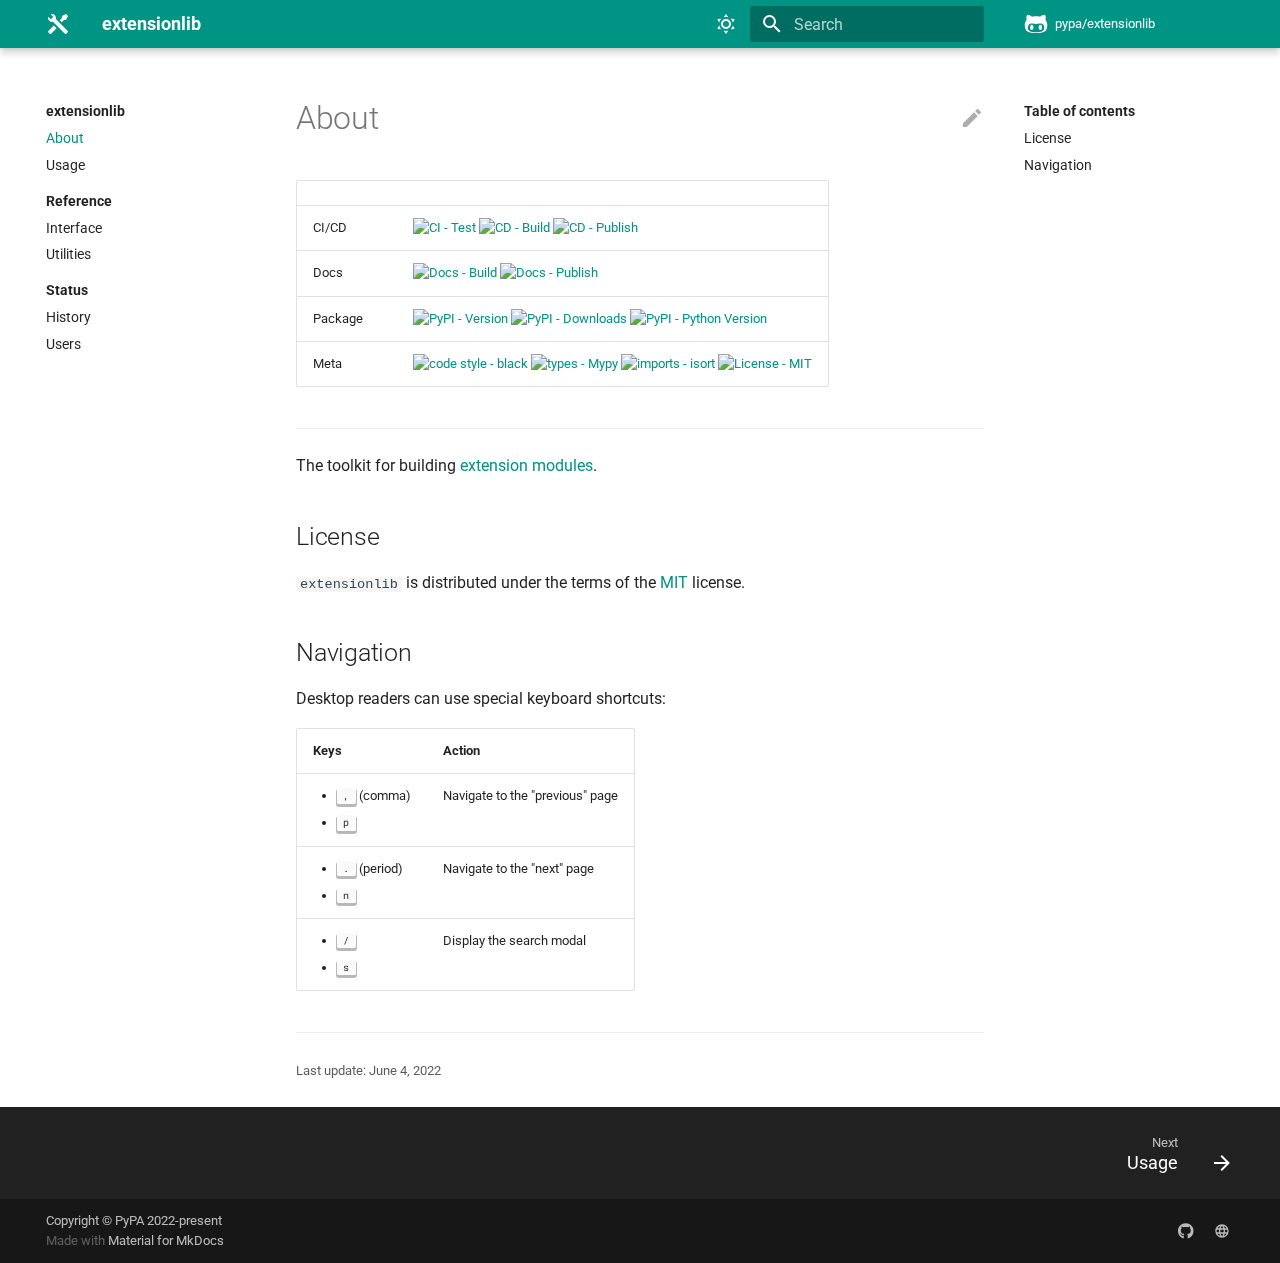
==== index.html @ 80018633 "deploy: 269833995a91deeadbfde73a679b5f17d12bf68e" ====
<!doctype html><html lang=en class=no-js> <head><meta charset=utf-8><meta name=viewport content="width=device-width,initial-scale=1"><meta name=description content="Toolkit for building extension modules"><meta name=author content=PyPA><link href=https://extensionlib.pypa.io/ rel=canonical><link rel=icon href=assets/images/favicon.ico><meta name=generator content="mkdocs-1.3.0, mkdocs-material-8.3.1"><title>extensionlib</title><link rel=stylesheet href=assets/stylesheets/main.c0b802b2.min.css><link rel=stylesheet href=assets/stylesheets/palette.cbb835fc.min.css><link rel=preconnect href=https://fonts.gstatic.com crossorigin><link rel=stylesheet href="https://fonts.googleapis.com/css?family=Roboto:300,300i,400,400i,700,700i%7CRoboto+Mono:400,400i,700,700i&display=fallback"><style>:root{--md-text-font:"Roboto";--md-code-font:"Roboto Mono"}</style><link rel=stylesheet href=assets/_mkdocstrings.css><link rel=stylesheet href=assets/css/custom.css><link rel=stylesheet href=https://cdn.jsdelivr.net/npm/firacode@6.2.0/distr/fira_code.css><script>__md_scope=new URL(".",location),__md_get=(e,_=localStorage,t=__md_scope)=>JSON.parse(_.getItem(t.pathname+"."+e)),__md_set=(e,_,t=localStorage,a=__md_scope)=>{try{t.setItem(a.pathname+"."+e,JSON.stringify(_))}catch(e){}}</script></head> <body dir=ltr data-md-color-scheme=slate data-md-color-primary=teal data-md-color-accent=indigo> <script>var palette=__md_get("__palette");if(palette&&"object"==typeof palette.color)for(var key of Object.keys(palette.color))document.body.setAttribute("data-md-color-"+key,palette.color[key])</script> <input class=md-toggle data-md-toggle=drawer type=checkbox id=__drawer autocomplete=off> <input class=md-toggle data-md-toggle=search type=checkbox id=__search autocomplete=off> <label class=md-overlay for=__drawer></label> <div data-md-component=skip> <a href=#license class=md-skip> Skip to content </a> </div> <div data-md-component=announce> </div> <header class=md-header data-md-component=header> <nav class="md-header__inner md-grid" aria-label=Header> <a href=. title=extensionlib class="md-header__button md-logo" aria-label=extensionlib data-md-component=logo> <svg xmlns=http://www.w3.org/2000/svg viewbox="0 0 24 24"><path d="m21.71 20.29-1.42 1.42a1 1 0 0 1-1.41 0L7 9.85A3.81 3.81 0 0 1 6 10a4 4 0 0 1-3.78-5.3l2.54 2.54.53-.53 1.42-1.42.53-.53L4.7 2.22A4 4 0 0 1 10 6a3.81 3.81 0 0 1-.15 1l11.86 11.88a1 1 0 0 1 0 1.41M2.29 18.88a1 1 0 0 0 0 1.41l1.42 1.42a1 1 0 0 0 1.41 0l5.47-5.46-2.83-2.83M20 2l-4 2v2l-2.17 2.17 2 2L18 8h2l2-4Z"/></svg> </a> <label class="md-header__button md-icon" for=__drawer> <svg xmlns=http://www.w3.org/2000/svg viewbox="0 0 24 24"><path d="M3 6h18v2H3V6m0 5h18v2H3v-2m0 5h18v2H3v-2Z"/></svg> </label> <div class=md-header__title data-md-component=header-title> <div class=md-header__ellipsis> <div class=md-header__topic> <span class=md-ellipsis> extensionlib </span> </div> <div class=md-header__topic data-md-component=header-topic> <span class=md-ellipsis> About </span> </div> </div> </div> <form class=md-header__option data-md-component=palette> <input class=md-option data-md-color-media="(prefers-color-scheme: dark)" data-md-color-scheme=slate data-md-color-primary=teal data-md-color-accent=indigo aria-label="Switch to light mode" type=radio name=__palette id=__palette_1> <label class="md-header__button md-icon" title="Switch to light mode" for=__palette_2 hidden> <svg xmlns=http://www.w3.org/2000/svg viewbox="0 0 24 24"><path d="m17.75 4.09-2.53 1.94.91 3.06-2.63-1.81-2.63 1.81.91-3.06-2.53-1.94L12.44 4l1.06-3 1.06 3 3.19.09m3.5 6.91-1.64 1.25.59 1.98-1.7-1.17-1.7 1.17.59-1.98L15.75 11l2.06-.05L18.5 9l.69 1.95 2.06.05m-2.28 4.95c.83-.08 1.72 1.1 1.19 1.85-.32.45-.66.87-1.08 1.27C15.17 23 8.84 23 4.94 19.07c-3.91-3.9-3.91-10.24 0-14.14.4-.4.82-.76 1.27-1.08.75-.53 1.93.36 1.85 1.19-.27 2.86.69 5.83 2.89 8.02a9.96 9.96 0 0 0 8.02 2.89m-1.64 2.02a12.08 12.08 0 0 1-7.8-3.47c-2.17-2.19-3.33-5-3.49-7.82-2.81 3.14-2.7 7.96.31 10.98 3.02 3.01 7.84 3.12 10.98.31Z"/></svg> </label> <input class=md-option data-md-color-media="(prefers-color-scheme: light)" data-md-color-scheme=default data-md-color-primary=teal data-md-color-accent=indigo aria-label="Switch to dark mode" type=radio name=__palette id=__palette_2> <label class="md-header__button md-icon" title="Switch to dark mode" for=__palette_1 hidden> <svg xmlns=http://www.w3.org/2000/svg viewbox="0 0 24 24"><path d="M12 7a5 5 0 0 1 5 5 5 5 0 0 1-5 5 5 5 0 0 1-5-5 5 5 0 0 1 5-5m0 2a3 3 0 0 0-3 3 3 3 0 0 0 3 3 3 3 0 0 0 3-3 3 3 0 0 0-3-3m0-7 2.39 3.42C13.65 5.15 12.84 5 12 5c-.84 0-1.65.15-2.39.42L12 2M3.34 7l4.16-.35A7.2 7.2 0 0 0 5.94 8.5c-.44.74-.69 1.5-.83 2.29L3.34 7m.02 10 1.76-3.77a7.131 7.131 0 0 0 2.38 4.14L3.36 17M20.65 7l-1.77 3.79a7.023 7.023 0 0 0-2.38-4.15l4.15.36m-.01 10-4.14.36c.59-.51 1.12-1.14 1.54-1.86.42-.73.69-1.5.83-2.29L20.64 17M12 22l-2.41-3.44c.74.27 1.55.44 2.41.44.82 0 1.63-.17 2.37-.44L12 22Z"/></svg> </label> </form> <label class="md-header__button md-icon" for=__search> <svg xmlns=http://www.w3.org/2000/svg viewbox="0 0 24 24"><path d="M9.5 3A6.5 6.5 0 0 1 16 9.5c0 1.61-.59 3.09-1.56 4.23l.27.27h.79l5 5-1.5 1.5-5-5v-.79l-.27-.27A6.516 6.516 0 0 1 9.5 16 6.5 6.5 0 0 1 3 9.5 6.5 6.5 0 0 1 9.5 3m0 2C7 5 5 7 5 9.5S7 14 9.5 14 14 12 14 9.5 12 5 9.5 5Z"/></svg> </label> <div class=md-search data-md-component=search role=dialog> <label class=md-search__overlay for=__search></label> <div class=md-search__inner role=search> <form class=md-search__form name=search> <input type=text class=md-search__input name=query aria-label=Search placeholder=Search autocapitalize=off autocorrect=off autocomplete=off spellcheck=false data-md-component=search-query required> <label class="md-search__icon md-icon" for=__search> <svg xmlns=http://www.w3.org/2000/svg viewbox="0 0 24 24"><path d="M9.5 3A6.5 6.5 0 0 1 16 9.5c0 1.61-.59 3.09-1.56 4.23l.27.27h.79l5 5-1.5 1.5-5-5v-.79l-.27-.27A6.516 6.516 0 0 1 9.5 16 6.5 6.5 0 0 1 3 9.5 6.5 6.5 0 0 1 9.5 3m0 2C7 5 5 7 5 9.5S7 14 9.5 14 14 12 14 9.5 12 5 9.5 5Z"/></svg> <svg xmlns=http://www.w3.org/2000/svg viewbox="0 0 24 24"><path d="M20 11v2H8l5.5 5.5-1.42 1.42L4.16 12l7.92-7.92L13.5 5.5 8 11h12Z"/></svg> </label> <nav class=md-search__options aria-label=Search> <button type=reset class="md-search__icon md-icon" aria-label=Clear tabindex=-1> <svg xmlns=http://www.w3.org/2000/svg viewbox="0 0 24 24"><path d="M19 6.41 17.59 5 12 10.59 6.41 5 5 6.41 10.59 12 5 17.59 6.41 19 12 13.41 17.59 19 19 17.59 13.41 12 19 6.41Z"/></svg> </button> </nav> </form> <div class=md-search__output> <div class=md-search__scrollwrap data-md-scrollfix> <div class=md-search-result data-md-component=search-result> <div class=md-search-result__meta> Initializing search </div> <ol class=md-search-result__list></ol> </div> </div> </div> </div> </div> <div class=md-header__source> <a href=https://github.com/pypa/extensionlib title="Go to repository" class=md-source data-md-component=source> <div class="md-source__icon md-icon"> <svg xmlns=http://www.w3.org/2000/svg viewbox="0 0 480 512"><!-- Font Awesome Free 6.1.1 by @fontawesome - https://fontawesome.com License - https://fontawesome.com/license/free (Icons: CC BY 4.0, Fonts: SIL OFL 1.1, Code: MIT License) Copyright 2022 Fonticons, Inc.--><path d="M186.1 328.7c0 20.9-10.9 55.1-36.7 55.1s-36.7-34.2-36.7-55.1 10.9-55.1 36.7-55.1 36.7 34.2 36.7 55.1zM480 278.2c0 31.9-3.2 65.7-17.5 95-37.9 76.6-142.1 74.8-216.7 74.8-75.8 0-186.2 2.7-225.6-74.8-14.6-29-20.2-63.1-20.2-95 0-41.9 13.9-81.5 41.5-113.6-5.2-15.8-7.7-32.4-7.7-48.8 0-21.5 4.9-32.3 14.6-51.8 45.3 0 74.3 9 108.8 36 29-6.9 58.8-10 88.7-10 27 0 54.2 2.9 80.4 9.2 34-26.7 63-35.2 107.8-35.2 9.8 19.5 14.6 30.3 14.6 51.8 0 16.4-2.6 32.7-7.7 48.2 27.5 32.4 39 72.3 39 114.2zm-64.3 50.5c0-43.9-26.7-82.6-73.5-82.6-18.9 0-37 3.4-56 6-14.9 2.3-29.8 3.2-45.1 3.2-15.2 0-30.1-.9-45.1-3.2-18.7-2.6-37-6-56-6-46.8 0-73.5 38.7-73.5 82.6 0 87.8 80.4 101.3 150.4 101.3h48.2c70.3 0 150.6-13.4 150.6-101.3zm-82.6-55.1c-25.8 0-36.7 34.2-36.7 55.1s10.9 55.1 36.7 55.1 36.7-34.2 36.7-55.1-10.9-55.1-36.7-55.1z"/></svg> </div> <div class=md-source__repository> pypa/extensionlib </div> </a> </div> </nav> </header> <div class=md-container data-md-component=container> <main class=md-main data-md-component=main> <div class="md-main__inner md-grid"> <div class="md-sidebar md-sidebar--primary" data-md-component=sidebar data-md-type=navigation> <div class=md-sidebar__scrollwrap> <div class=md-sidebar__inner> <nav class="md-nav md-nav--primary" aria-label=Navigation data-md-level=0> <label class=md-nav__title for=__drawer> <a href=. title=extensionlib class="md-nav__button md-logo" aria-label=extensionlib data-md-component=logo> <svg xmlns=http://www.w3.org/2000/svg viewbox="0 0 24 24"><path d="m21.71 20.29-1.42 1.42a1 1 0 0 1-1.41 0L7 9.85A3.81 3.81 0 0 1 6 10a4 4 0 0 1-3.78-5.3l2.54 2.54.53-.53 1.42-1.42.53-.53L4.7 2.22A4 4 0 0 1 10 6a3.81 3.81 0 0 1-.15 1l11.86 11.88a1 1 0 0 1 0 1.41M2.29 18.88a1 1 0 0 0 0 1.41l1.42 1.42a1 1 0 0 0 1.41 0l5.47-5.46-2.83-2.83M20 2l-4 2v2l-2.17 2.17 2 2L18 8h2l2-4Z"/></svg> </a> extensionlib </label> <div class=md-nav__source> <a href=https://github.com/pypa/extensionlib title="Go to repository" class=md-source data-md-component=source> <div class="md-source__icon md-icon"> <svg xmlns=http://www.w3.org/2000/svg viewbox="0 0 480 512"><!-- Font Awesome Free 6.1.1 by @fontawesome - https://fontawesome.com License - https://fontawesome.com/license/free (Icons: CC BY 4.0, Fonts: SIL OFL 1.1, Code: MIT License) Copyright 2022 Fonticons, Inc.--><path d="M186.1 328.7c0 20.9-10.9 55.1-36.7 55.1s-36.7-34.2-36.7-55.1 10.9-55.1 36.7-55.1 36.7 34.2 36.7 55.1zM480 278.2c0 31.9-3.2 65.7-17.5 95-37.9 76.6-142.1 74.8-216.7 74.8-75.8 0-186.2 2.7-225.6-74.8-14.6-29-20.2-63.1-20.2-95 0-41.9 13.9-81.5 41.5-113.6-5.2-15.8-7.7-32.4-7.7-48.8 0-21.5 4.9-32.3 14.6-51.8 45.3 0 74.3 9 108.8 36 29-6.9 58.8-10 88.7-10 27 0 54.2 2.9 80.4 9.2 34-26.7 63-35.2 107.8-35.2 9.8 19.5 14.6 30.3 14.6 51.8 0 16.4-2.6 32.7-7.7 48.2 27.5 32.4 39 72.3 39 114.2zm-64.3 50.5c0-43.9-26.7-82.6-73.5-82.6-18.9 0-37 3.4-56 6-14.9 2.3-29.8 3.2-45.1 3.2-15.2 0-30.1-.9-45.1-3.2-18.7-2.6-37-6-56-6-46.8 0-73.5 38.7-73.5 82.6 0 87.8 80.4 101.3 150.4 101.3h48.2c70.3 0 150.6-13.4 150.6-101.3zm-82.6-55.1c-25.8 0-36.7 34.2-36.7 55.1s10.9 55.1 36.7 55.1 36.7-34.2 36.7-55.1-10.9-55.1-36.7-55.1z"/></svg> </div> <div class=md-source__repository> pypa/extensionlib </div> </a> </div> <ul class=md-nav__list data-md-scrollfix> <li class="md-nav__item md-nav__item--active"> <input class="md-nav__toggle md-toggle" data-md-toggle=toc type=checkbox id=__toc> <label class="md-nav__link md-nav__link--active" for=__toc> About <span class="md-nav__icon md-icon"></span> </label> <a href=. class="md-nav__link md-nav__link--active"> About </a> <nav class="md-nav md-nav--secondary" aria-label="Table of contents"> <label class=md-nav__title for=__toc> <span class="md-nav__icon md-icon"></span> Table of contents </label> <ul class=md-nav__list data-md-component=toc data-md-scrollfix> <li class=md-nav__item> <a href=#license class=md-nav__link> License </a> </li> <li class=md-nav__item> <a href=#navigation class=md-nav__link> Navigation </a> </li> </ul> </nav> </li> <li class=md-nav__item> <a href=usage/ class=md-nav__link> Usage </a> </li> <li class="md-nav__item md-nav__item--section md-nav__item--nested"> <input class="md-nav__toggle md-toggle md-toggle--indeterminate" data-md-toggle=__nav_3 type=checkbox id=__nav_3 checked> <label class=md-nav__link for=__nav_3> Reference <span class="md-nav__icon md-icon"></span> </label> <nav class=md-nav aria-label=Reference data-md-level=1> <label class=md-nav__title for=__nav_3> <span class="md-nav__icon md-icon"></span> Reference </label> <ul class=md-nav__list data-md-scrollfix> <li class=md-nav__item> <a href=interface/ class=md-nav__link> Interface </a> </li> <li class=md-nav__item> <a href=utilities/ class=md-nav__link> Utilities </a> </li> </ul> </nav> </li> <li class="md-nav__item md-nav__item--section md-nav__item--nested"> <input class="md-nav__toggle md-toggle md-toggle--indeterminate" data-md-toggle=__nav_4 type=checkbox id=__nav_4 checked> <label class=md-nav__link for=__nav_4> Status <span class="md-nav__icon md-icon"></span> </label> <nav class=md-nav aria-label=Status data-md-level=1> <label class=md-nav__title for=__nav_4> <span class="md-nav__icon md-icon"></span> Status </label> <ul class=md-nav__list data-md-scrollfix> <li class=md-nav__item> <a href=history/ class=md-nav__link> History </a> </li> <li class=md-nav__item> <a href=users/ class=md-nav__link> Users </a> </li> </ul> </nav> </li> </ul> </nav> </div> </div> </div> <div class="md-sidebar md-sidebar--secondary" data-md-component=sidebar data-md-type=toc> <div class=md-sidebar__scrollwrap> <div class=md-sidebar__inner> <nav class="md-nav md-nav--secondary" aria-label="Table of contents"> <label class=md-nav__title for=__toc> <span class="md-nav__icon md-icon"></span> Table of contents </label> <ul class=md-nav__list data-md-component=toc data-md-scrollfix> <li class=md-nav__item> <a href=#license class=md-nav__link> License </a> </li> <li class=md-nav__item> <a href=#navigation class=md-nav__link> Navigation </a> </li> </ul> </nav> </div> </div> </div> <div class=md-content data-md-component=content> <article class="md-content__inner md-typeset"> <a href=https://github.com/pypa/extensionlib/blob/master/docs/index.md title="Edit this page" class="md-content__button md-icon"> <svg xmlns=http://www.w3.org/2000/svg viewbox="0 0 24 24"><path d="M20.71 7.04c.39-.39.39-1.04 0-1.41l-2.34-2.34c-.37-.39-1.02-.39-1.41 0l-1.84 1.83 3.75 3.75M3 17.25V21h3.75L17.81 9.93l-3.75-3.75L3 17.25Z"/></svg> </a> <h1>About</h1> <table> <thead> <tr> <th></th> <th></th> </tr> </thead> <tbody> <tr> <td>CI/CD</td> <td><a href=https://github.com/pypa/extensionlib/actions/workflows/test.yml><img alt="CI - Test" loading=lazy src=https://github.com/pypa/extensionlib/actions/workflows/test.yml/badge.svg></a> <a href=https://github.com/pypa/extensionlib/actions/workflows/build.yml><img alt="CD - Build" loading=lazy src=https://github.com/pypa/extensionlib/actions/workflows/build.yml/badge.svg></a> <a href=https://github.com/pypa/extensionlib/actions/workflows/publish-pypi.yml><img alt="CD - Publish" loading=lazy src=https://github.com/pypa/extensionlib/actions/workflows/publish-pypi.yml/badge.svg></a></td> </tr> <tr> <td>Docs</td> <td><a href=https://github.com/pypa/extensionlib/actions/workflows/docs.yml><img alt="Docs - Build" loading=lazy src=https://github.com/pypa/extensionlib/actions/workflows/docs.yml/badge.svg></a> <a href=https://github.com/pypa/extensionlib/actions/workflows/publish-docs.yml><img alt="Docs - Publish" loading=lazy src=https://github.com/pypa/extensionlib/actions/workflows/publish-docs.yml/badge.svg></a></td> </tr> <tr> <td>Package</td> <td><a href=https://pypi.org/project/extensionlib/ ><img alt="PyPI - Version" loading=lazy src="https://img.shields.io/pypi/v/extensionlib.svg?logo=pypi&label=PyPI&logoColor=gold"></a> <a href=https://pypi.org/project/extensionlib/ ><img alt="PyPI - Downloads" loading=lazy src="https://img.shields.io/pypi/dm/extensionlib.svg?color=blue&label=Downloads&logo=pypi&logoColor=gold"></a> <a href=https://pypi.org/project/extensionlib/ ><img alt="PyPI - Python Version" loading=lazy src="https://img.shields.io/pypi/pyversions/extensionlib.svg?logo=python&label=Python&logoColor=gold"></a></td> </tr> <tr> <td>Meta</td> <td><a href=https://github.com/psf/black><img alt="code style - black" loading=lazy src=https://img.shields.io/badge/code%20style-black-000000.svg></a> <a href=https://github.com/python/mypy><img alt="types - Mypy" loading=lazy src=https://img.shields.io/badge/types-Mypy-blue.svg></a> <a href=https://github.com/pycqa/isort><img alt="imports - isort" loading=lazy src=https://img.shields.io/badge/imports-isort-ef8336.svg></a> <a href=https://spdx.org/licenses/ ><img alt="License - MIT" loading=lazy src=https://img.shields.io/badge/license-MIT-9400d3.svg></a></td> </tr> </tbody> </table> <hr> <p>The toolkit for building <a href=https://docs.python.org/3/extending/extending.html>extension modules</a>.</p> <h2 id=license>License<a class=headerlink href=#license title="Permanent link">&para;</a></h2> <p><code>extensionlib</code> is distributed under the terms of the <a href=https://spdx.org/licenses/MIT.html>MIT</a> license.</p> <h2 id=navigation>Navigation<a class=headerlink href=#navigation title="Permanent link">&para;</a></h2> <p>Desktop readers can use special keyboard shortcuts:</p> <table> <thead> <tr> <th>Keys</th> <th>Action</th> </tr> </thead> <tbody> <tr> <td><ul><li><kbd>,</kbd> (comma)</li><li><kbd>p</kbd></li></ul></td> <td>Navigate to the "previous" page</td> </tr> <tr> <td><ul><li><kbd>.</kbd> (period)</li><li><kbd>n</kbd></li></ul></td> <td>Navigate to the "next" page</td> </tr> <tr> <td><ul><li><kbd>/</kbd></li><li><kbd>s</kbd></li></ul></td> <td>Display the search modal</td> </tr> </tbody> </table> <hr> <div class=md-source-file> <small> Last update: <span class="git-revision-date-localized-plugin git-revision-date-localized-plugin-date">June 4, 2022</span> </small> </div> </article> <script>var tabs=__md_get("__tabs");if(Array.isArray(tabs))e:for(var set of document.querySelectorAll(".tabbed-set")){var tab,labels=set.querySelector(".tabbed-labels");for(tab of tabs)for(var label of labels.getElementsByTagName("label"))if(label.innerText.trim()===tab){var input=document.getElementById(label.htmlFor);input.checked=!0;continue e}}</script> </div> </div> </main> <footer class=md-footer> <nav class="md-footer__inner md-grid" aria-label=Footer> <a href=usage/ class="md-footer__link md-footer__link--next" aria-label="Next: Usage" rel=next> <div class=md-footer__title> <div class=md-ellipsis> <span class=md-footer__direction> Next </span> Usage </div> </div> <div class="md-footer__button md-icon"> <svg xmlns=http://www.w3.org/2000/svg viewbox="0 0 24 24"><path d="M4 11v2h12l-5.5 5.5 1.42 1.42L19.84 12l-7.92-7.92L10.5 5.5 16 11H4Z"/></svg> </div> </a> </nav> <div class="md-footer-meta md-typeset"> <div class="md-footer-meta__inner md-grid"> <div class=md-copyright> <div class=md-copyright__highlight> Copyright &copy; PyPA 2022-present </div> Made with <a href=https://squidfunk.github.io/mkdocs-material/ target=_blank rel=noopener> Material for MkDocs </a> </div> <div class=md-social> <a href=https://github.com/pypa target=_blank rel=noopener title=github.com class=md-social__link> <svg xmlns=http://www.w3.org/2000/svg viewbox="0 0 496 512"><!-- Font Awesome Free 6.1.1 by @fontawesome - https://fontawesome.com License - https://fontawesome.com/license/free (Icons: CC BY 4.0, Fonts: SIL OFL 1.1, Code: MIT License) Copyright 2022 Fonticons, Inc.--><path d="M165.9 397.4c0 2-2.3 3.6-5.2 3.6-3.3.3-5.6-1.3-5.6-3.6 0-2 2.3-3.6 5.2-3.6 3-.3 5.6 1.3 5.6 3.6zm-31.1-4.5c-.7 2 1.3 4.3 4.3 4.9 2.6 1 5.6 0 6.2-2s-1.3-4.3-4.3-5.2c-2.6-.7-5.5.3-6.2 2.3zm44.2-1.7c-2.9.7-4.9 2.6-4.6 4.9.3 2 2.9 3.3 5.9 2.6 2.9-.7 4.9-2.6 4.6-4.6-.3-1.9-3-3.2-5.9-2.9zM244.8 8C106.1 8 0 113.3 0 252c0 110.9 69.8 205.8 169.5 239.2 12.8 2.3 17.3-5.6 17.3-12.1 0-6.2-.3-40.4-.3-61.4 0 0-70 15-84.7-29.8 0 0-11.4-29.1-27.8-36.6 0 0-22.9-15.7 1.6-15.4 0 0 24.9 2 38.6 25.8 21.9 38.6 58.6 27.5 72.9 20.9 2.3-16 8.8-27.1 16-33.7-55.9-6.2-112.3-14.3-112.3-110.5 0-27.5 7.6-41.3 23.6-58.9-2.6-6.5-11.1-33.3 2.6-67.9 20.9-6.5 69 27 69 27 20-5.6 41.5-8.5 62.8-8.5s42.8 2.9 62.8 8.5c0 0 48.1-33.6 69-27 13.7 34.7 5.2 61.4 2.6 67.9 16 17.7 25.8 31.5 25.8 58.9 0 96.5-58.9 104.2-114.8 110.5 9.2 7.9 17 22.9 17 46.4 0 33.7-.3 75.4-.3 83.6 0 6.5 4.6 14.4 17.3 12.1C428.2 457.8 496 362.9 496 252 496 113.3 383.5 8 244.8 8zM97.2 352.9c-1.3 1-1 3.3.7 5.2 1.6 1.6 3.9 2.3 5.2 1 1.3-1 1-3.3-.7-5.2-1.6-1.6-3.9-2.3-5.2-1zm-10.8-8.1c-.7 1.3.3 2.9 2.3 3.9 1.6 1 3.6.7 4.3-.7.7-1.3-.3-2.9-2.3-3.9-2-.6-3.6-.3-4.3.7zm32.4 35.6c-1.6 1.3-1 4.3 1.3 6.2 2.3 2.3 5.2 2.6 6.5 1 1.3-1.3.7-4.3-1.3-6.2-2.2-2.3-5.2-2.6-6.5-1zm-11.4-14.7c-1.6 1-1.6 3.6 0 5.9 1.6 2.3 4.3 3.3 5.6 2.3 1.6-1.3 1.6-3.9 0-6.2-1.4-2.3-4-3.3-5.6-2z"/></svg> </a> <a href=https://packaging.python.org target=_blank rel=noopener title=packaging.python.org class=md-social__link> <svg xmlns=http://www.w3.org/2000/svg viewbox="0 0 24 24"><path d="M16.36 14c.08-.66.14-1.32.14-2 0-.68-.06-1.34-.14-2h3.38c.16.64.26 1.31.26 2s-.1 1.36-.26 2m-5.15 5.56c.6-1.11 1.06-2.31 1.38-3.56h2.95a8.03 8.03 0 0 1-4.33 3.56M14.34 14H9.66c-.1-.66-.16-1.32-.16-2 0-.68.06-1.35.16-2h4.68c.09.65.16 1.32.16 2 0 .68-.07 1.34-.16 2M12 19.96c-.83-1.2-1.5-2.53-1.91-3.96h3.82c-.41 1.43-1.08 2.76-1.91 3.96M8 8H5.08A7.923 7.923 0 0 1 9.4 4.44C8.8 5.55 8.35 6.75 8 8m-2.92 8H8c.35 1.25.8 2.45 1.4 3.56A8.008 8.008 0 0 1 5.08 16m-.82-2C4.1 13.36 4 12.69 4 12s.1-1.36.26-2h3.38c-.08.66-.14 1.32-.14 2 0 .68.06 1.34.14 2M12 4.03c.83 1.2 1.5 2.54 1.91 3.97h-3.82c.41-1.43 1.08-2.77 1.91-3.97M18.92 8h-2.95a15.65 15.65 0 0 0-1.38-3.56c1.84.63 3.37 1.9 4.33 3.56M12 2C6.47 2 2 6.5 2 12a10 10 0 0 0 10 10 10 10 0 0 0 10-10A10 10 0 0 0 12 2Z"/></svg> </a> </div> </div> </div> </footer> </div> <div class=md-dialog data-md-component=dialog> <div class="md-dialog__inner md-typeset"></div> </div> <script id=__config type=application/json>{"base": ".", "features": ["navigation.sections", "navigation.expand", "navigation.instant", "content.tabs.link"], "search": "assets/javascripts/workers/search.b028fd86.min.js", "translations": {"clipboard.copied": "Copied to clipboard", "clipboard.copy": "Copy to clipboard", "search.config.lang": "en", "search.config.pipeline": "trimmer, stopWordFilter", "search.config.separator": "[\\s\\-]+", "search.placeholder": "Search", "search.result.more.one": "1 more on this page", "search.result.more.other": "# more on this page", "search.result.none": "No matching documents", "search.result.one": "1 matching document", "search.result.other": "# matching documents", "search.result.placeholder": "Type to start searching", "search.result.term.missing": "Missing", "select.version.title": "Select version"}}</script> <script src=assets/javascripts/bundle.7f366e99.min.js></script> </body> </html>
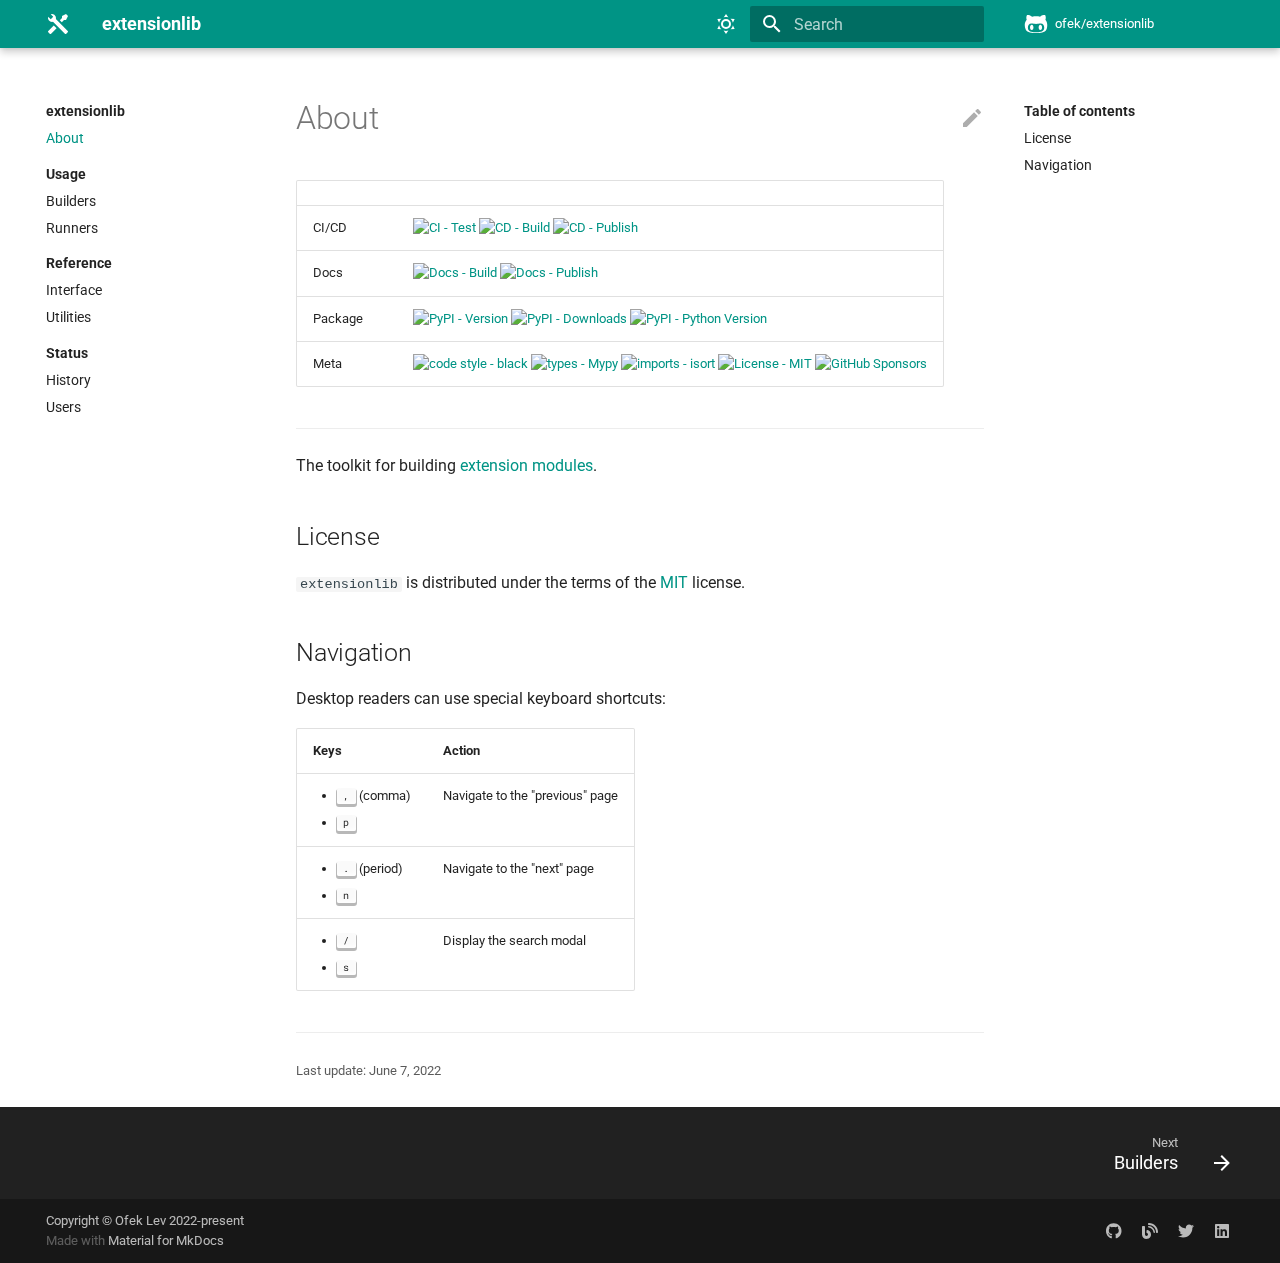
==== commit 53078126: "deploy: 8c5f31238fb9c879390674cc6763e2ca1dd15abb" ====
--- a/index.html
+++ b/index.html
@@ -1 +1 @@
-<!doctype html><html lang=en class=no-js> <head><meta charset=utf-8><meta name=viewport content="width=device-width,initial-scale=1"><meta name=description content="Toolkit for building extension modules"><meta name=author content=PyPA><link href=https://extensionlib.pypa.io/ rel=canonical><link rel=icon href=assets/images/favicon.ico><meta name=generator content="mkdocs-1.3.0, mkdocs-material-8.3.1"><title>extensionlib</title><link rel=stylesheet href=assets/stylesheets/main.c0b802b2.min.css><link rel=stylesheet href=assets/stylesheets/palette.cbb835fc.min.css><link rel=preconnect href=https://fonts.gstatic.com crossorigin><link rel=stylesheet href="https://fonts.googleapis.com/css?family=Roboto:300,300i,400,400i,700,700i%7CRoboto+Mono:400,400i,700,700i&display=fallback"><style>:root{--md-text-font:"Roboto";--md-code-font:"Roboto Mono"}</style><link rel=stylesheet href=assets/_mkdocstrings.css><link rel=stylesheet href=assets/css/custom.css><link rel=stylesheet href=https://cdn.jsdelivr.net/npm/firacode@6.2.0/distr/fira_code.css><script>__md_scope=new URL(".",location),__md_get=(e,_=localStorage,t=__md_scope)=>JSON.parse(_.getItem(t.pathname+"."+e)),__md_set=(e,_,t=localStorage,a=__md_scope)=>{try{t.setItem(a.pathname+"."+e,JSON.stringify(_))}catch(e){}}</script></head> <body dir=ltr data-md-color-scheme=slate data-md-color-primary=teal data-md-color-accent=indigo> <script>var palette=__md_get("__palette");if(palette&&"object"==typeof palette.color)for(var key of Object.keys(palette.color))document.body.setAttribute("data-md-color-"+key,palette.color[key])</script> <input class=md-toggle data-md-toggle=drawer type=checkbox id=__drawer autocomplete=off> <input class=md-toggle data-md-toggle=search type=checkbox id=__search autocomplete=off> <label class=md-overlay for=__drawer></label> <div data-md-component=skip> <a href=#license class=md-skip> Skip to content </a> </div> <div data-md-component=announce> </div> <header class=md-header data-md-component=header> <nav class="md-header__inner md-grid" aria-label=Header> <a href=. title=extensionlib class="md-header__button md-logo" aria-label=extensionlib data-md-component=logo> <svg xmlns=http://www.w3.org/2000/svg viewbox="0 0 24 24"><path d="m21.71 20.29-1.42 1.42a1 1 0 0 1-1.41 0L7 9.85A3.81 3.81 0 0 1 6 10a4 4 0 0 1-3.78-5.3l2.54 2.54.53-.53 1.42-1.42.53-.53L4.7 2.22A4 4 0 0 1 10 6a3.81 3.81 0 0 1-.15 1l11.86 11.88a1 1 0 0 1 0 1.41M2.29 18.88a1 1 0 0 0 0 1.41l1.42 1.42a1 1 0 0 0 1.41 0l5.47-5.46-2.83-2.83M20 2l-4 2v2l-2.17 2.17 2 2L18 8h2l2-4Z"/></svg> </a> <label class="md-header__button md-icon" for=__drawer> <svg xmlns=http://www.w3.org/2000/svg viewbox="0 0 24 24"><path d="M3 6h18v2H3V6m0 5h18v2H3v-2m0 5h18v2H3v-2Z"/></svg> </label> <div class=md-header__title data-md-component=header-title> <div class=md-header__ellipsis> <div class=md-header__topic> <span class=md-ellipsis> extensionlib </span> </div> <div class=md-header__topic data-md-component=header-topic> <span class=md-ellipsis> About </span> </div> </div> </div> <form class=md-header__option data-md-component=palette> <input class=md-option data-md-color-media="(prefers-color-scheme: dark)" data-md-color-scheme=slate data-md-color-primary=teal data-md-color-accent=indigo aria-label="Switch to light mode" type=radio name=__palette id=__palette_1> <label class="md-header__button md-icon" title="Switch to light mode" for=__palette_2 hidden> <svg xmlns=http://www.w3.org/2000/svg viewbox="0 0 24 24"><path d="m17.75 4.09-2.53 1.94.91 3.06-2.63-1.81-2.63 1.81.91-3.06-2.53-1.94L12.44 4l1.06-3 1.06 3 3.19.09m3.5 6.91-1.64 1.25.59 1.98-1.7-1.17-1.7 1.17.59-1.98L15.75 11l2.06-.05L18.5 9l.69 1.95 2.06.05m-2.28 4.95c.83-.08 1.72 1.1 1.19 1.85-.32.45-.66.87-1.08 1.27C15.17 23 8.84 23 4.94 19.07c-3.91-3.9-3.91-10.24 0-14.14.4-.4.82-.76 1.27-1.08.75-.53 1.93.36 1.85 1.19-.27 2.86.69 5.83 2.89 8.02a9.96 9.96 0 0 0 8.02 2.89m-1.64 2.02a12.08 12.08 0 0 1-7.8-3.47c-2.17-2.19-3.33-5-3.49-7.82-2.81 3.14-2.7 7.96.31 10.98 3.02 3.01 7.84 3.12 10.98.31Z"/></svg> </label> <input class=md-option data-md-color-media="(prefers-color-scheme: light)" data-md-color-scheme=default data-md-color-primary=teal data-md-color-accent=indigo aria-label="Switch to dark mode" type=radio name=__palette id=__palette_2> <label class="md-header__button md-icon" title="Switch to dark mode" for=__palette_1 hidden> <svg xmlns=http://www.w3.org/2000/svg viewbox="0 0 24 24"><path d="M12 7a5 5 0 0 1 5 5 5 5 0 0 1-5 5 5 5 0 0 1-5-5 5 5 0 0 1 5-5m0 2a3 3 0 0 0-3 3 3 3 0 0 0 3 3 3 3 0 0 0 3-3 3 3 0 0 0-3-3m0-7 2.39 3.42C13.65 5.15 12.84 5 12 5c-.84 0-1.65.15-2.39.42L12 2M3.34 7l4.16-.35A7.2 7.2 0 0 0 5.94 8.5c-.44.74-.69 1.5-.83 2.29L3.34 7m.02 10 1.76-3.77a7.131 7.131 0 0 0 2.38 4.14L3.36 17M20.65 7l-1.77 3.79a7.023 7.023 0 0 0-2.38-4.15l4.15.36m-.01 10-4.14.36c.59-.51 1.12-1.14 1.54-1.86.42-.73.69-1.5.83-2.29L20.64 17M12 22l-2.41-3.44c.74.27 1.55.44 2.41.44.82 0 1.63-.17 2.37-.44L12 22Z"/></svg> </label> </form> <label class="md-header__button md-icon" for=__search> <svg xmlns=http://www.w3.org/2000/svg viewbox="0 0 24 24"><path d="M9.5 3A6.5 6.5 0 0 1 16 9.5c0 1.61-.59 3.09-1.56 4.23l.27.27h.79l5 5-1.5 1.5-5-5v-.79l-.27-.27A6.516 6.516 0 0 1 9.5 16 6.5 6.5 0 0 1 3 9.5 6.5 6.5 0 0 1 9.5 3m0 2C7 5 5 7 5 9.5S7 14 9.5 14 14 12 14 9.5 12 5 9.5 5Z"/></svg> </label> <div class=md-search data-md-component=search role=dialog> <label class=md-search__overlay for=__search></label> <div class=md-search__inner role=search> <form class=md-search__form name=search> <input type=text class=md-search__input name=query aria-label=Search placeholder=Search autocapitalize=off autocorrect=off autocomplete=off spellcheck=false data-md-component=search-query required> <label class="md-search__icon md-icon" for=__search> <svg xmlns=http://www.w3.org/2000/svg viewbox="0 0 24 24"><path d="M9.5 3A6.5 6.5 0 0 1 16 9.5c0 1.61-.59 3.09-1.56 4.23l.27.27h.79l5 5-1.5 1.5-5-5v-.79l-.27-.27A6.516 6.516 0 0 1 9.5 16 6.5 6.5 0 0 1 3 9.5 6.5 6.5 0 0 1 9.5 3m0 2C7 5 5 7 5 9.5S7 14 9.5 14 14 12 14 9.5 12 5 9.5 5Z"/></svg> <svg xmlns=http://www.w3.org/2000/svg viewbox="0 0 24 24"><path d="M20 11v2H8l5.5 5.5-1.42 1.42L4.16 12l7.92-7.92L13.5 5.5 8 11h12Z"/></svg> </label> <nav class=md-search__options aria-label=Search> <button type=reset class="md-search__icon md-icon" aria-label=Clear tabindex=-1> <svg xmlns=http://www.w3.org/2000/svg viewbox="0 0 24 24"><path d="M19 6.41 17.59 5 12 10.59 6.41 5 5 6.41 10.59 12 5 17.59 6.41 19 12 13.41 17.59 19 19 17.59 13.41 12 19 6.41Z"/></svg> </button> </nav> </form> <div class=md-search__output> <div class=md-search__scrollwrap data-md-scrollfix> <div class=md-search-result data-md-component=search-result> <div class=md-search-result__meta> Initializing search </div> <ol class=md-search-result__list></ol> </div> </div> </div> </div> </div> <div class=md-header__source> <a href=https://github.com/pypa/extensionlib title="Go to repository" class=md-source data-md-component=source> <div class="md-source__icon md-icon"> <svg xmlns=http://www.w3.org/2000/svg viewbox="0 0 480 512"><!-- Font Awesome Free 6.1.1 by @fontawesome - https://fontawesome.com License - https://fontawesome.com/license/free (Icons: CC BY 4.0, Fonts: SIL OFL 1.1, Code: MIT License) Copyright 2022 Fonticons, Inc.--><path d="M186.1 328.7c0 20.9-10.9 55.1-36.7 55.1s-36.7-34.2-36.7-55.1 10.9-55.1 36.7-55.1 36.7 34.2 36.7 55.1zM480 278.2c0 31.9-3.2 65.7-17.5 95-37.9 76.6-142.1 74.8-216.7 74.8-75.8 0-186.2 2.7-225.6-74.8-14.6-29-20.2-63.1-20.2-95 0-41.9 13.9-81.5 41.5-113.6-5.2-15.8-7.7-32.4-7.7-48.8 0-21.5 4.9-32.3 14.6-51.8 45.3 0 74.3 9 108.8 36 29-6.9 58.8-10 88.7-10 27 0 54.2 2.9 80.4 9.2 34-26.7 63-35.2 107.8-35.2 9.8 19.5 14.6 30.3 14.6 51.8 0 16.4-2.6 32.7-7.7 48.2 27.5 32.4 39 72.3 39 114.2zm-64.3 50.5c0-43.9-26.7-82.6-73.5-82.6-18.9 0-37 3.4-56 6-14.9 2.3-29.8 3.2-45.1 3.2-15.2 0-30.1-.9-45.1-3.2-18.7-2.6-37-6-56-6-46.8 0-73.5 38.7-73.5 82.6 0 87.8 80.4 101.3 150.4 101.3h48.2c70.3 0 150.6-13.4 150.6-101.3zm-82.6-55.1c-25.8 0-36.7 34.2-36.7 55.1s10.9 55.1 36.7 55.1 36.7-34.2 36.7-55.1-10.9-55.1-36.7-55.1z"/></svg> </div> <div class=md-source__repository> pypa/extensionlib </div> </a> </div> </nav> </header> <div class=md-container data-md-component=container> <main class=md-main data-md-component=main> <div class="md-main__inner md-grid"> <div class="md-sidebar md-sidebar--primary" data-md-component=sidebar data-md-type=navigation> <div class=md-sidebar__scrollwrap> <div class=md-sidebar__inner> <nav class="md-nav md-nav--primary" aria-label=Navigation data-md-level=0> <label class=md-nav__title for=__drawer> <a href=. title=extensionlib class="md-nav__button md-logo" aria-label=extensionlib data-md-component=logo> <svg xmlns=http://www.w3.org/2000/svg viewbox="0 0 24 24"><path d="m21.71 20.29-1.42 1.42a1 1 0 0 1-1.41 0L7 9.85A3.81 3.81 0 0 1 6 10a4 4 0 0 1-3.78-5.3l2.54 2.54.53-.53 1.42-1.42.53-.53L4.7 2.22A4 4 0 0 1 10 6a3.81 3.81 0 0 1-.15 1l11.86 11.88a1 1 0 0 1 0 1.41M2.29 18.88a1 1 0 0 0 0 1.41l1.42 1.42a1 1 0 0 0 1.41 0l5.47-5.46-2.83-2.83M20 2l-4 2v2l-2.17 2.17 2 2L18 8h2l2-4Z"/></svg> </a> extensionlib </label> <div class=md-nav__source> <a href=https://github.com/pypa/extensionlib title="Go to repository" class=md-source data-md-component=source> <div class="md-source__icon md-icon"> <svg xmlns=http://www.w3.org/2000/svg viewbox="0 0 480 512"><!-- Font Awesome Free 6.1.1 by @fontawesome - https://fontawesome.com License - https://fontawesome.com/license/free (Icons: CC BY 4.0, Fonts: SIL OFL 1.1, Code: MIT License) Copyright 2022 Fonticons, Inc.--><path d="M186.1 328.7c0 20.9-10.9 55.1-36.7 55.1s-36.7-34.2-36.7-55.1 10.9-55.1 36.7-55.1 36.7 34.2 36.7 55.1zM480 278.2c0 31.9-3.2 65.7-17.5 95-37.9 76.6-142.1 74.8-216.7 74.8-75.8 0-186.2 2.7-225.6-74.8-14.6-29-20.2-63.1-20.2-95 0-41.9 13.9-81.5 41.5-113.6-5.2-15.8-7.7-32.4-7.7-48.8 0-21.5 4.9-32.3 14.6-51.8 45.3 0 74.3 9 108.8 36 29-6.9 58.8-10 88.7-10 27 0 54.2 2.9 80.4 9.2 34-26.7 63-35.2 107.8-35.2 9.8 19.5 14.6 30.3 14.6 51.8 0 16.4-2.6 32.7-7.7 48.2 27.5 32.4 39 72.3 39 114.2zm-64.3 50.5c0-43.9-26.7-82.6-73.5-82.6-18.9 0-37 3.4-56 6-14.9 2.3-29.8 3.2-45.1 3.2-15.2 0-30.1-.9-45.1-3.2-18.7-2.6-37-6-56-6-46.8 0-73.5 38.7-73.5 82.6 0 87.8 80.4 101.3 150.4 101.3h48.2c70.3 0 150.6-13.4 150.6-101.3zm-82.6-55.1c-25.8 0-36.7 34.2-36.7 55.1s10.9 55.1 36.7 55.1 36.7-34.2 36.7-55.1-10.9-55.1-36.7-55.1z"/></svg> </div> <div class=md-source__repository> pypa/extensionlib </div> </a> </div> <ul class=md-nav__list data-md-scrollfix> <li class="md-nav__item md-nav__item--active"> <input class="md-nav__toggle md-toggle" data-md-toggle=toc type=checkbox id=__toc> <label class="md-nav__link md-nav__link--active" for=__toc> About <span class="md-nav__icon md-icon"></span> </label> <a href=. class="md-nav__link md-nav__link--active"> About </a> <nav class="md-nav md-nav--secondary" aria-label="Table of contents"> <label class=md-nav__title for=__toc> <span class="md-nav__icon md-icon"></span> Table of contents </label> <ul class=md-nav__list data-md-component=toc data-md-scrollfix> <li class=md-nav__item> <a href=#license class=md-nav__link> License </a> </li> <li class=md-nav__item> <a href=#navigation class=md-nav__link> Navigation </a> </li> </ul> </nav> </li> <li class=md-nav__item> <a href=usage/ class=md-nav__link> Usage </a> </li> <li class="md-nav__item md-nav__item--section md-nav__item--nested"> <input class="md-nav__toggle md-toggle md-toggle--indeterminate" data-md-toggle=__nav_3 type=checkbox id=__nav_3 checked> <label class=md-nav__link for=__nav_3> Reference <span class="md-nav__icon md-icon"></span> </label> <nav class=md-nav aria-label=Reference data-md-level=1> <label class=md-nav__title for=__nav_3> <span class="md-nav__icon md-icon"></span> Reference </label> <ul class=md-nav__list data-md-scrollfix> <li class=md-nav__item> <a href=interface/ class=md-nav__link> Interface </a> </li> <li class=md-nav__item> <a href=utilities/ class=md-nav__link> Utilities </a> </li> </ul> </nav> </li> <li class="md-nav__item md-nav__item--section md-nav__item--nested"> <input class="md-nav__toggle md-toggle md-toggle--indeterminate" data-md-toggle=__nav_4 type=checkbox id=__nav_4 checked> <label class=md-nav__link for=__nav_4> Status <span class="md-nav__icon md-icon"></span> </label> <nav class=md-nav aria-label=Status data-md-level=1> <label class=md-nav__title for=__nav_4> <span class="md-nav__icon md-icon"></span> Status </label> <ul class=md-nav__list data-md-scrollfix> <li class=md-nav__item> <a href=history/ class=md-nav__link> History </a> </li> <li class=md-nav__item> <a href=users/ class=md-nav__link> Users </a> </li> </ul> </nav> </li> </ul> </nav> </div> </div> </div> <div class="md-sidebar md-sidebar--secondary" data-md-component=sidebar data-md-type=toc> <div class=md-sidebar__scrollwrap> <div class=md-sidebar__inner> <nav class="md-nav md-nav--secondary" aria-label="Table of contents"> <label class=md-nav__title for=__toc> <span class="md-nav__icon md-icon"></span> Table of contents </label> <ul class=md-nav__list data-md-component=toc data-md-scrollfix> <li class=md-nav__item> <a href=#license class=md-nav__link> License </a> </li> <li class=md-nav__item> <a href=#navigation class=md-nav__link> Navigation </a> </li> </ul> </nav> </div> </div> </div> <div class=md-content data-md-component=content> <article class="md-content__inner md-typeset"> <a href=https://github.com/pypa/extensionlib/blob/master/docs/index.md title="Edit this page" class="md-content__button md-icon"> <svg xmlns=http://www.w3.org/2000/svg viewbox="0 0 24 24"><path d="M20.71 7.04c.39-.39.39-1.04 0-1.41l-2.34-2.34c-.37-.39-1.02-.39-1.41 0l-1.84 1.83 3.75 3.75M3 17.25V21h3.75L17.81 9.93l-3.75-3.75L3 17.25Z"/></svg> </a> <h1>About</h1> <table> <thead> <tr> <th></th> <th></th> </tr> </thead> <tbody> <tr> <td>CI/CD</td> <td><a href=https://github.com/pypa/extensionlib/actions/workflows/test.yml><img alt="CI - Test" loading=lazy src=https://github.com/pypa/extensionlib/actions/workflows/test.yml/badge.svg></a> <a href=https://github.com/pypa/extensionlib/actions/workflows/build.yml><img alt="CD - Build" loading=lazy src=https://github.com/pypa/extensionlib/actions/workflows/build.yml/badge.svg></a> <a href=https://github.com/pypa/extensionlib/actions/workflows/publish-pypi.yml><img alt="CD - Publish" loading=lazy src=https://github.com/pypa/extensionlib/actions/workflows/publish-pypi.yml/badge.svg></a></td> </tr> <tr> <td>Docs</td> <td><a href=https://github.com/pypa/extensionlib/actions/workflows/docs.yml><img alt="Docs - Build" loading=lazy src=https://github.com/pypa/extensionlib/actions/workflows/docs.yml/badge.svg></a> <a href=https://github.com/pypa/extensionlib/actions/workflows/publish-docs.yml><img alt="Docs - Publish" loading=lazy src=https://github.com/pypa/extensionlib/actions/workflows/publish-docs.yml/badge.svg></a></td> </tr> <tr> <td>Package</td> <td><a href=https://pypi.org/project/extensionlib/ ><img alt="PyPI - Version" loading=lazy src="https://img.shields.io/pypi/v/extensionlib.svg?logo=pypi&label=PyPI&logoColor=gold"></a> <a href=https://pypi.org/project/extensionlib/ ><img alt="PyPI - Downloads" loading=lazy src="https://img.shields.io/pypi/dm/extensionlib.svg?color=blue&label=Downloads&logo=pypi&logoColor=gold"></a> <a href=https://pypi.org/project/extensionlib/ ><img alt="PyPI - Python Version" loading=lazy src="https://img.shields.io/pypi/pyversions/extensionlib.svg?logo=python&label=Python&logoColor=gold"></a></td> </tr> <tr> <td>Meta</td> <td><a href=https://github.com/psf/black><img alt="code style - black" loading=lazy src=https://img.shields.io/badge/code%20style-black-000000.svg></a> <a href=https://github.com/python/mypy><img alt="types - Mypy" loading=lazy src=https://img.shields.io/badge/types-Mypy-blue.svg></a> <a href=https://github.com/pycqa/isort><img alt="imports - isort" loading=lazy src=https://img.shields.io/badge/imports-isort-ef8336.svg></a> <a href=https://spdx.org/licenses/ ><img alt="License - MIT" loading=lazy src=https://img.shields.io/badge/license-MIT-9400d3.svg></a></td> </tr> </tbody> </table> <hr> <p>The toolkit for building <a href=https://docs.python.org/3/extending/extending.html>extension modules</a>.</p> <h2 id=license>License<a class=headerlink href=#license title="Permanent link">&para;</a></h2> <p><code>extensionlib</code> is distributed under the terms of the <a href=https://spdx.org/licenses/MIT.html>MIT</a> license.</p> <h2 id=navigation>Navigation<a class=headerlink href=#navigation title="Permanent link">&para;</a></h2> <p>Desktop readers can use special keyboard shortcuts:</p> <table> <thead> <tr> <th>Keys</th> <th>Action</th> </tr> </thead> <tbody> <tr> <td><ul><li><kbd>,</kbd> (comma)</li><li><kbd>p</kbd></li></ul></td> <td>Navigate to the "previous" page</td> </tr> <tr> <td><ul><li><kbd>.</kbd> (period)</li><li><kbd>n</kbd></li></ul></td> <td>Navigate to the "next" page</td> </tr> <tr> <td><ul><li><kbd>/</kbd></li><li><kbd>s</kbd></li></ul></td> <td>Display the search modal</td> </tr> </tbody> </table> <hr> <div class=md-source-file> <small> Last update: <span class="git-revision-date-localized-plugin git-revision-date-localized-plugin-date">June 4, 2022</span> </small> </div> </article> <script>var tabs=__md_get("__tabs");if(Array.isArray(tabs))e:for(var set of document.querySelectorAll(".tabbed-set")){var tab,labels=set.querySelector(".tabbed-labels");for(tab of tabs)for(var label of labels.getElementsByTagName("label"))if(label.innerText.trim()===tab){var input=document.getElementById(label.htmlFor);input.checked=!0;continue e}}</script> </div> </div> </main> <footer class=md-footer> <nav class="md-footer__inner md-grid" aria-label=Footer> <a href=usage/ class="md-footer__link md-footer__link--next" aria-label="Next: Usage" rel=next> <div class=md-footer__title> <div class=md-ellipsis> <span class=md-footer__direction> Next </span> Usage </div> </div> <div class="md-footer__button md-icon"> <svg xmlns=http://www.w3.org/2000/svg viewbox="0 0 24 24"><path d="M4 11v2h12l-5.5 5.5 1.42 1.42L19.84 12l-7.92-7.92L10.5 5.5 16 11H4Z"/></svg> </div> </a> </nav> <div class="md-footer-meta md-typeset"> <div class="md-footer-meta__inner md-grid"> <div class=md-copyright> <div class=md-copyright__highlight> Copyright &copy; PyPA 2022-present </div> Made with <a href=https://squidfunk.github.io/mkdocs-material/ target=_blank rel=noopener> Material for MkDocs </a> </div> <div class=md-social> <a href=https://github.com/pypa target=_blank rel=noopener title=github.com class=md-social__link> <svg xmlns=http://www.w3.org/2000/svg viewbox="0 0 496 512"><!-- Font Awesome Free 6.1.1 by @fontawesome - https://fontawesome.com License - https://fontawesome.com/license/free (Icons: CC BY 4.0, Fonts: SIL OFL 1.1, Code: MIT License) Copyright 2022 Fonticons, Inc.--><path d="M165.9 397.4c0 2-2.3 3.6-5.2 3.6-3.3.3-5.6-1.3-5.6-3.6 0-2 2.3-3.6 5.2-3.6 3-.3 5.6 1.3 5.6 3.6zm-31.1-4.5c-.7 2 1.3 4.3 4.3 4.9 2.6 1 5.6 0 6.2-2s-1.3-4.3-4.3-5.2c-2.6-.7-5.5.3-6.2 2.3zm44.2-1.7c-2.9.7-4.9 2.6-4.6 4.9.3 2 2.9 3.3 5.9 2.6 2.9-.7 4.9-2.6 4.6-4.6-.3-1.9-3-3.2-5.9-2.9zM244.8 8C106.1 8 0 113.3 0 252c0 110.9 69.8 205.8 169.5 239.2 12.8 2.3 17.3-5.6 17.3-12.1 0-6.2-.3-40.4-.3-61.4 0 0-70 15-84.7-29.8 0 0-11.4-29.1-27.8-36.6 0 0-22.9-15.7 1.6-15.4 0 0 24.9 2 38.6 25.8 21.9 38.6 58.6 27.5 72.9 20.9 2.3-16 8.8-27.1 16-33.7-55.9-6.2-112.3-14.3-112.3-110.5 0-27.5 7.6-41.3 23.6-58.9-2.6-6.5-11.1-33.3 2.6-67.9 20.9-6.5 69 27 69 27 20-5.6 41.5-8.5 62.8-8.5s42.8 2.9 62.8 8.5c0 0 48.1-33.6 69-27 13.7 34.7 5.2 61.4 2.6 67.9 16 17.7 25.8 31.5 25.8 58.9 0 96.5-58.9 104.2-114.8 110.5 9.2 7.9 17 22.9 17 46.4 0 33.7-.3 75.4-.3 83.6 0 6.5 4.6 14.4 17.3 12.1C428.2 457.8 496 362.9 496 252 496 113.3 383.5 8 244.8 8zM97.2 352.9c-1.3 1-1 3.3.7 5.2 1.6 1.6 3.9 2.3 5.2 1 1.3-1 1-3.3-.7-5.2-1.6-1.6-3.9-2.3-5.2-1zm-10.8-8.1c-.7 1.3.3 2.9 2.3 3.9 1.6 1 3.6.7 4.3-.7.7-1.3-.3-2.9-2.3-3.9-2-.6-3.6-.3-4.3.7zm32.4 35.6c-1.6 1.3-1 4.3 1.3 6.2 2.3 2.3 5.2 2.6 6.5 1 1.3-1.3.7-4.3-1.3-6.2-2.2-2.3-5.2-2.6-6.5-1zm-11.4-14.7c-1.6 1-1.6 3.6 0 5.9 1.6 2.3 4.3 3.3 5.6 2.3 1.6-1.3 1.6-3.9 0-6.2-1.4-2.3-4-3.3-5.6-2z"/></svg> </a> <a href=https://packaging.python.org target=_blank rel=noopener title=packaging.python.org class=md-social__link> <svg xmlns=http://www.w3.org/2000/svg viewbox="0 0 24 24"><path d="M16.36 14c.08-.66.14-1.32.14-2 0-.68-.06-1.34-.14-2h3.38c.16.64.26 1.31.26 2s-.1 1.36-.26 2m-5.15 5.56c.6-1.11 1.06-2.31 1.38-3.56h2.95a8.03 8.03 0 0 1-4.33 3.56M14.34 14H9.66c-.1-.66-.16-1.32-.16-2 0-.68.06-1.35.16-2h4.68c.09.65.16 1.32.16 2 0 .68-.07 1.34-.16 2M12 19.96c-.83-1.2-1.5-2.53-1.91-3.96h3.82c-.41 1.43-1.08 2.76-1.91 3.96M8 8H5.08A7.923 7.923 0 0 1 9.4 4.44C8.8 5.55 8.35 6.75 8 8m-2.92 8H8c.35 1.25.8 2.45 1.4 3.56A8.008 8.008 0 0 1 5.08 16m-.82-2C4.1 13.36 4 12.69 4 12s.1-1.36.26-2h3.38c-.08.66-.14 1.32-.14 2 0 .68.06 1.34.14 2M12 4.03c.83 1.2 1.5 2.54 1.91 3.97h-3.82c.41-1.43 1.08-2.77 1.91-3.97M18.92 8h-2.95a15.65 15.65 0 0 0-1.38-3.56c1.84.63 3.37 1.9 4.33 3.56M12 2C6.47 2 2 6.5 2 12a10 10 0 0 0 10 10 10 10 0 0 0 10-10A10 10 0 0 0 12 2Z"/></svg> </a> </div> </div> </div> </footer> </div> <div class=md-dialog data-md-component=dialog> <div class="md-dialog__inner md-typeset"></div> </div> <script id=__config type=application/json>{"base": ".", "features": ["navigation.sections", "navigation.expand", "navigation.instant", "content.tabs.link"], "search": "assets/javascripts/workers/search.b028fd86.min.js", "translations": {"clipboard.copied": "Copied to clipboard", "clipboard.copy": "Copy to clipboard", "search.config.lang": "en", "search.config.pipeline": "trimmer, stopWordFilter", "search.config.separator": "[\\s\\-]+", "search.placeholder": "Search", "search.result.more.one": "1 more on this page", "search.result.more.other": "# more on this page", "search.result.none": "No matching documents", "search.result.one": "1 matching document", "search.result.other": "# matching documents", "search.result.placeholder": "Type to start searching", "search.result.term.missing": "Missing", "select.version.title": "Select version"}}</script> <script src=assets/javascripts/bundle.7f366e99.min.js></script> </body> </html>+<!doctype html><html lang=en class=no-js> <head><meta charset=utf-8><meta name=viewport content="width=device-width,initial-scale=1"><meta name=description content="The toolkit for building Python extension modules"><meta name=author content="Ofek Lev"><link href=https://ofek.dev/extensionlib/ rel=canonical><link rel=icon href=assets/images/favicon.ico><meta name=generator content="mkdocs-1.3.0, mkdocs-material-8.3.3"><title>extensionlib</title><link rel=stylesheet href=assets/stylesheets/main.4a0965b7.min.css><link rel=stylesheet href=assets/stylesheets/palette.cbb835fc.min.css><link rel=preconnect href=https://fonts.gstatic.com crossorigin><link rel=stylesheet href="https://fonts.googleapis.com/css?family=Roboto:300,300i,400,400i,700,700i%7CRoboto+Mono:400,400i,700,700i&display=fallback"><style>:root{--md-text-font:"Roboto";--md-code-font:"Roboto Mono"}</style><link rel=stylesheet href=assets/_mkdocstrings.css><link rel=stylesheet href=assets/css/custom.css><link rel=stylesheet href=https://cdn.jsdelivr.net/npm/firacode@6.2.0/distr/fira_code.css><script>__md_scope=new URL(".",location),__md_get=(e,_=localStorage,t=__md_scope)=>JSON.parse(_.getItem(t.pathname+"."+e)),__md_set=(e,_,t=localStorage,a=__md_scope)=>{try{t.setItem(a.pathname+"."+e,JSON.stringify(_))}catch(e){}}</script></head> <body dir=ltr data-md-color-scheme=slate data-md-color-primary=teal data-md-color-accent=indigo> <script>var palette=__md_get("__palette");if(palette&&"object"==typeof palette.color)for(var key of Object.keys(palette.color))document.body.setAttribute("data-md-color-"+key,palette.color[key])</script> <input class=md-toggle data-md-toggle=drawer type=checkbox id=__drawer autocomplete=off> <input class=md-toggle data-md-toggle=search type=checkbox id=__search autocomplete=off> <label class=md-overlay for=__drawer></label> <div data-md-component=skip> <a href=#license class=md-skip> Skip to content </a> </div> <div data-md-component=announce> </div> <header class=md-header data-md-component=header> <nav class="md-header__inner md-grid" aria-label=Header> <a href=. title=extensionlib class="md-header__button md-logo" aria-label=extensionlib data-md-component=logo> <svg xmlns=http://www.w3.org/2000/svg viewbox="0 0 24 24"><path d="m21.71 20.29-1.42 1.42a1 1 0 0 1-1.41 0L7 9.85A3.81 3.81 0 0 1 6 10a4 4 0 0 1-3.78-5.3l2.54 2.54.53-.53 1.42-1.42.53-.53L4.7 2.22A4 4 0 0 1 10 6a3.81 3.81 0 0 1-.15 1l11.86 11.88a1 1 0 0 1 0 1.41M2.29 18.88a1 1 0 0 0 0 1.41l1.42 1.42a1 1 0 0 0 1.41 0l5.47-5.46-2.83-2.83M20 2l-4 2v2l-2.17 2.17 2 2L18 8h2l2-4Z"/></svg> </a> <label class="md-header__button md-icon" for=__drawer> <svg xmlns=http://www.w3.org/2000/svg viewbox="0 0 24 24"><path d="M3 6h18v2H3V6m0 5h18v2H3v-2m0 5h18v2H3v-2Z"/></svg> </label> <div class=md-header__title data-md-component=header-title> <div class=md-header__ellipsis> <div class=md-header__topic> <span class=md-ellipsis> extensionlib </span> </div> <div class=md-header__topic data-md-component=header-topic> <span class=md-ellipsis> About </span> </div> </div> </div> <form class=md-header__option data-md-component=palette> <input class=md-option data-md-color-media="(prefers-color-scheme: dark)" data-md-color-scheme=slate data-md-color-primary=teal data-md-color-accent=indigo aria-label="Switch to light mode" type=radio name=__palette id=__palette_1> <label class="md-header__button md-icon" title="Switch to light mode" for=__palette_2 hidden> <svg xmlns=http://www.w3.org/2000/svg viewbox="0 0 24 24"><path d="m17.75 4.09-2.53 1.94.91 3.06-2.63-1.81-2.63 1.81.91-3.06-2.53-1.94L12.44 4l1.06-3 1.06 3 3.19.09m3.5 6.91-1.64 1.25.59 1.98-1.7-1.17-1.7 1.17.59-1.98L15.75 11l2.06-.05L18.5 9l.69 1.95 2.06.05m-2.28 4.95c.83-.08 1.72 1.1 1.19 1.85-.32.45-.66.87-1.08 1.27C15.17 23 8.84 23 4.94 19.07c-3.91-3.9-3.91-10.24 0-14.14.4-.4.82-.76 1.27-1.08.75-.53 1.93.36 1.85 1.19-.27 2.86.69 5.83 2.89 8.02a9.96 9.96 0 0 0 8.02 2.89m-1.64 2.02a12.08 12.08 0 0 1-7.8-3.47c-2.17-2.19-3.33-5-3.49-7.82-2.81 3.14-2.7 7.96.31 10.98 3.02 3.01 7.84 3.12 10.98.31Z"/></svg> </label> <input class=md-option data-md-color-media="(prefers-color-scheme: light)" data-md-color-scheme=default data-md-color-primary=teal data-md-color-accent=indigo aria-label="Switch to dark mode" type=radio name=__palette id=__palette_2> <label class="md-header__button md-icon" title="Switch to dark mode" for=__palette_1 hidden> <svg xmlns=http://www.w3.org/2000/svg viewbox="0 0 24 24"><path d="M12 7a5 5 0 0 1 5 5 5 5 0 0 1-5 5 5 5 0 0 1-5-5 5 5 0 0 1 5-5m0 2a3 3 0 0 0-3 3 3 3 0 0 0 3 3 3 3 0 0 0 3-3 3 3 0 0 0-3-3m0-7 2.39 3.42C13.65 5.15 12.84 5 12 5c-.84 0-1.65.15-2.39.42L12 2M3.34 7l4.16-.35A7.2 7.2 0 0 0 5.94 8.5c-.44.74-.69 1.5-.83 2.29L3.34 7m.02 10 1.76-3.77a7.131 7.131 0 0 0 2.38 4.14L3.36 17M20.65 7l-1.77 3.79a7.023 7.023 0 0 0-2.38-4.15l4.15.36m-.01 10-4.14.36c.59-.51 1.12-1.14 1.54-1.86.42-.73.69-1.5.83-2.29L20.64 17M12 22l-2.41-3.44c.74.27 1.55.44 2.41.44.82 0 1.63-.17 2.37-.44L12 22Z"/></svg> </label> </form> <label class="md-header__button md-icon" for=__search> <svg xmlns=http://www.w3.org/2000/svg viewbox="0 0 24 24"><path d="M9.5 3A6.5 6.5 0 0 1 16 9.5c0 1.61-.59 3.09-1.56 4.23l.27.27h.79l5 5-1.5 1.5-5-5v-.79l-.27-.27A6.516 6.516 0 0 1 9.5 16 6.5 6.5 0 0 1 3 9.5 6.5 6.5 0 0 1 9.5 3m0 2C7 5 5 7 5 9.5S7 14 9.5 14 14 12 14 9.5 12 5 9.5 5Z"/></svg> </label> <div class=md-search data-md-component=search role=dialog> <label class=md-search__overlay for=__search></label> <div class=md-search__inner role=search> <form class=md-search__form name=search> <input type=text class=md-search__input name=query aria-label=Search placeholder=Search autocapitalize=off autocorrect=off autocomplete=off spellcheck=false data-md-component=search-query required> <label class="md-search__icon md-icon" for=__search> <svg xmlns=http://www.w3.org/2000/svg viewbox="0 0 24 24"><path d="M9.5 3A6.5 6.5 0 0 1 16 9.5c0 1.61-.59 3.09-1.56 4.23l.27.27h.79l5 5-1.5 1.5-5-5v-.79l-.27-.27A6.516 6.516 0 0 1 9.5 16 6.5 6.5 0 0 1 3 9.5 6.5 6.5 0 0 1 9.5 3m0 2C7 5 5 7 5 9.5S7 14 9.5 14 14 12 14 9.5 12 5 9.5 5Z"/></svg> <svg xmlns=http://www.w3.org/2000/svg viewbox="0 0 24 24"><path d="M20 11v2H8l5.5 5.5-1.42 1.42L4.16 12l7.92-7.92L13.5 5.5 8 11h12Z"/></svg> </label> <nav class=md-search__options aria-label=Search> <button type=reset class="md-search__icon md-icon" aria-label=Clear tabindex=-1> <svg xmlns=http://www.w3.org/2000/svg viewbox="0 0 24 24"><path d="M19 6.41 17.59 5 12 10.59 6.41 5 5 6.41 10.59 12 5 17.59 6.41 19 12 13.41 17.59 19 19 17.59 13.41 12 19 6.41Z"/></svg> </button> </nav> </form> <div class=md-search__output> <div class=md-search__scrollwrap data-md-scrollfix> <div class=md-search-result data-md-component=search-result> <div class=md-search-result__meta> Initializing search </div> <ol class=md-search-result__list></ol> </div> </div> </div> </div> </div> <div class=md-header__source> <a href=https://github.com/ofek/extensionlib title="Go to repository" class=md-source data-md-component=source> <div class="md-source__icon md-icon"> <svg xmlns=http://www.w3.org/2000/svg viewbox="0 0 480 512"><!-- Font Awesome Free 6.1.1 by @fontawesome - https://fontawesome.com License - https://fontawesome.com/license/free (Icons: CC BY 4.0, Fonts: SIL OFL 1.1, Code: MIT License) Copyright 2022 Fonticons, Inc.--><path d="M186.1 328.7c0 20.9-10.9 55.1-36.7 55.1s-36.7-34.2-36.7-55.1 10.9-55.1 36.7-55.1 36.7 34.2 36.7 55.1zM480 278.2c0 31.9-3.2 65.7-17.5 95-37.9 76.6-142.1 74.8-216.7 74.8-75.8 0-186.2 2.7-225.6-74.8-14.6-29-20.2-63.1-20.2-95 0-41.9 13.9-81.5 41.5-113.6-5.2-15.8-7.7-32.4-7.7-48.8 0-21.5 4.9-32.3 14.6-51.8 45.3 0 74.3 9 108.8 36 29-6.9 58.8-10 88.7-10 27 0 54.2 2.9 80.4 9.2 34-26.7 63-35.2 107.8-35.2 9.8 19.5 14.6 30.3 14.6 51.8 0 16.4-2.6 32.7-7.7 48.2 27.5 32.4 39 72.3 39 114.2zm-64.3 50.5c0-43.9-26.7-82.6-73.5-82.6-18.9 0-37 3.4-56 6-14.9 2.3-29.8 3.2-45.1 3.2-15.2 0-30.1-.9-45.1-3.2-18.7-2.6-37-6-56-6-46.8 0-73.5 38.7-73.5 82.6 0 87.8 80.4 101.3 150.4 101.3h48.2c70.3 0 150.6-13.4 150.6-101.3zm-82.6-55.1c-25.8 0-36.7 34.2-36.7 55.1s10.9 55.1 36.7 55.1 36.7-34.2 36.7-55.1-10.9-55.1-36.7-55.1z"/></svg> </div> <div class=md-source__repository> ofek/extensionlib </div> </a> </div> </nav> </header> <div class=md-container data-md-component=container> <main class=md-main data-md-component=main> <div class="md-main__inner md-grid"> <div class="md-sidebar md-sidebar--primary" data-md-component=sidebar data-md-type=navigation> <div class=md-sidebar__scrollwrap> <div class=md-sidebar__inner> <nav class="md-nav md-nav--primary" aria-label=Navigation data-md-level=0> <label class=md-nav__title for=__drawer> <a href=. title=extensionlib class="md-nav__button md-logo" aria-label=extensionlib data-md-component=logo> <svg xmlns=http://www.w3.org/2000/svg viewbox="0 0 24 24"><path d="m21.71 20.29-1.42 1.42a1 1 0 0 1-1.41 0L7 9.85A3.81 3.81 0 0 1 6 10a4 4 0 0 1-3.78-5.3l2.54 2.54.53-.53 1.42-1.42.53-.53L4.7 2.22A4 4 0 0 1 10 6a3.81 3.81 0 0 1-.15 1l11.86 11.88a1 1 0 0 1 0 1.41M2.29 18.88a1 1 0 0 0 0 1.41l1.42 1.42a1 1 0 0 0 1.41 0l5.47-5.46-2.83-2.83M20 2l-4 2v2l-2.17 2.17 2 2L18 8h2l2-4Z"/></svg> </a> extensionlib </label> <div class=md-nav__source> <a href=https://github.com/ofek/extensionlib title="Go to repository" class=md-source data-md-component=source> <div class="md-source__icon md-icon"> <svg xmlns=http://www.w3.org/2000/svg viewbox="0 0 480 512"><!-- Font Awesome Free 6.1.1 by @fontawesome - https://fontawesome.com License - https://fontawesome.com/license/free (Icons: CC BY 4.0, Fonts: SIL OFL 1.1, Code: MIT License) Copyright 2022 Fonticons, Inc.--><path d="M186.1 328.7c0 20.9-10.9 55.1-36.7 55.1s-36.7-34.2-36.7-55.1 10.9-55.1 36.7-55.1 36.7 34.2 36.7 55.1zM480 278.2c0 31.9-3.2 65.7-17.5 95-37.9 76.6-142.1 74.8-216.7 74.8-75.8 0-186.2 2.7-225.6-74.8-14.6-29-20.2-63.1-20.2-95 0-41.9 13.9-81.5 41.5-113.6-5.2-15.8-7.7-32.4-7.7-48.8 0-21.5 4.9-32.3 14.6-51.8 45.3 0 74.3 9 108.8 36 29-6.9 58.8-10 88.7-10 27 0 54.2 2.9 80.4 9.2 34-26.7 63-35.2 107.8-35.2 9.8 19.5 14.6 30.3 14.6 51.8 0 16.4-2.6 32.7-7.7 48.2 27.5 32.4 39 72.3 39 114.2zm-64.3 50.5c0-43.9-26.7-82.6-73.5-82.6-18.9 0-37 3.4-56 6-14.9 2.3-29.8 3.2-45.1 3.2-15.2 0-30.1-.9-45.1-3.2-18.7-2.6-37-6-56-6-46.8 0-73.5 38.7-73.5 82.6 0 87.8 80.4 101.3 150.4 101.3h48.2c70.3 0 150.6-13.4 150.6-101.3zm-82.6-55.1c-25.8 0-36.7 34.2-36.7 55.1s10.9 55.1 36.7 55.1 36.7-34.2 36.7-55.1-10.9-55.1-36.7-55.1z"/></svg> </div> <div class=md-source__repository> ofek/extensionlib </div> </a> </div> <ul class=md-nav__list data-md-scrollfix> <li class="md-nav__item md-nav__item--active"> <input class="md-nav__toggle md-toggle" data-md-toggle=toc type=checkbox id=__toc> <label class="md-nav__link md-nav__link--active" for=__toc> About <span class="md-nav__icon md-icon"></span> </label> <a href=. class="md-nav__link md-nav__link--active"> About </a> <nav class="md-nav md-nav--secondary" aria-label="Table of contents"> <label class=md-nav__title for=__toc> <span class="md-nav__icon md-icon"></span> Table of contents </label> <ul class=md-nav__list data-md-component=toc data-md-scrollfix> <li class=md-nav__item> <a href=#license class=md-nav__link> License </a> </li> <li class=md-nav__item> <a href=#navigation class=md-nav__link> Navigation </a> </li> </ul> </nav> </li> <li class="md-nav__item md-nav__item--section md-nav__item--nested"> <input class="md-nav__toggle md-toggle md-toggle--indeterminate" data-md-toggle=__nav_2 type=checkbox id=__nav_2 checked> <label class=md-nav__link for=__nav_2> Usage <span class="md-nav__icon md-icon"></span> </label> <nav class=md-nav aria-label=Usage data-md-level=1> <label class=md-nav__title for=__nav_2> <span class="md-nav__icon md-icon"></span> Usage </label> <ul class=md-nav__list data-md-scrollfix> <li class=md-nav__item> <a href=builders/ class=md-nav__link> Builders </a> </li> <li class=md-nav__item> <a href=runners/ class=md-nav__link> Runners </a> </li> </ul> </nav> </li> <li class="md-nav__item md-nav__item--section md-nav__item--nested"> <input class="md-nav__toggle md-toggle md-toggle--indeterminate" data-md-toggle=__nav_3 type=checkbox id=__nav_3 checked> <label class=md-nav__link for=__nav_3> Reference <span class="md-nav__icon md-icon"></span> </label> <nav class=md-nav aria-label=Reference data-md-level=1> <label class=md-nav__title for=__nav_3> <span class="md-nav__icon md-icon"></span> Reference </label> <ul class=md-nav__list data-md-scrollfix> <li class=md-nav__item> <a href=interface/ class=md-nav__link> Interface </a> </li> <li class=md-nav__item> <a href=utilities/ class=md-nav__link> Utilities </a> </li> </ul> </nav> </li> <li class="md-nav__item md-nav__item--section md-nav__item--nested"> <input class="md-nav__toggle md-toggle md-toggle--indeterminate" data-md-toggle=__nav_4 type=checkbox id=__nav_4 checked> <label class=md-nav__link for=__nav_4> Status <span class="md-nav__icon md-icon"></span> </label> <nav class=md-nav aria-label=Status data-md-level=1> <label class=md-nav__title for=__nav_4> <span class="md-nav__icon md-icon"></span> Status </label> <ul class=md-nav__list data-md-scrollfix> <li class=md-nav__item> <a href=history/ class=md-nav__link> History </a> </li> <li class=md-nav__item> <a href=users/ class=md-nav__link> Users </a> </li> </ul> </nav> </li> </ul> </nav> </div> </div> </div> <div class="md-sidebar md-sidebar--secondary" data-md-component=sidebar data-md-type=toc> <div class=md-sidebar__scrollwrap> <div class=md-sidebar__inner> <nav class="md-nav md-nav--secondary" aria-label="Table of contents"> <label class=md-nav__title for=__toc> <span class="md-nav__icon md-icon"></span> Table of contents </label> <ul class=md-nav__list data-md-component=toc data-md-scrollfix> <li class=md-nav__item> <a href=#license class=md-nav__link> License </a> </li> <li class=md-nav__item> <a href=#navigation class=md-nav__link> Navigation </a> </li> </ul> </nav> </div> </div> </div> <div class=md-content data-md-component=content> <article class="md-content__inner md-typeset"> <a href=https://github.com/ofek/extensionlib/blob/master/docs/index.md title="Edit this page" class="md-content__button md-icon"> <svg xmlns=http://www.w3.org/2000/svg viewbox="0 0 24 24"><path d="M20.71 7.04c.39-.39.39-1.04 0-1.41l-2.34-2.34c-.37-.39-1.02-.39-1.41 0l-1.84 1.83 3.75 3.75M3 17.25V21h3.75L17.81 9.93l-3.75-3.75L3 17.25Z"/></svg> </a> <h1>About</h1> <table> <thead> <tr> <th></th> <th></th> </tr> </thead> <tbody> <tr> <td>CI/CD</td> <td><a href=https://github.com/ofek/extensionlib/actions/workflows/test.yml><img alt="CI - Test" loading=lazy src=https://github.com/ofek/extensionlib/actions/workflows/test.yml/badge.svg></a> <a href=https://github.com/ofek/extensionlib/actions/workflows/build.yml><img alt="CD - Build" loading=lazy src=https://github.com/ofek/extensionlib/actions/workflows/build.yml/badge.svg></a> <a href=https://github.com/ofek/extensionlib/actions/workflows/publish-pypi.yml><img alt="CD - Publish" loading=lazy src=https://github.com/ofek/extensionlib/actions/workflows/publish-pypi.yml/badge.svg></a></td> </tr> <tr> <td>Docs</td> <td><a href=https://github.com/ofek/extensionlib/actions/workflows/docs.yml><img alt="Docs - Build" loading=lazy src=https://github.com/ofek/extensionlib/actions/workflows/docs.yml/badge.svg></a> <a href=https://github.com/ofek/extensionlib/actions/workflows/publish-docs.yml><img alt="Docs - Publish" loading=lazy src=https://github.com/ofek/extensionlib/actions/workflows/publish-docs.yml/badge.svg></a></td> </tr> <tr> <td>Package</td> <td><a href=https://pypi.org/project/extensionlib/ ><img alt="PyPI - Version" loading=lazy src="https://img.shields.io/pypi/v/extensionlib.svg?logo=pypi&label=PyPI&logoColor=gold"></a> <a href=https://pypi.org/project/extensionlib/ ><img alt="PyPI - Downloads" loading=lazy src="https://img.shields.io/pypi/dm/extensionlib.svg?color=blue&label=Downloads&logo=pypi&logoColor=gold"></a> <a href=https://pypi.org/project/extensionlib/ ><img alt="PyPI - Python Version" loading=lazy src="https://img.shields.io/pypi/pyversions/extensionlib.svg?logo=python&label=Python&logoColor=gold"></a></td> </tr> <tr> <td>Meta</td> <td><a href=https://github.com/psf/black><img alt="code style - black" loading=lazy src=https://img.shields.io/badge/code%20style-black-000000.svg></a> <a href=https://github.com/python/mypy><img alt="types - Mypy" loading=lazy src=https://img.shields.io/badge/types-Mypy-blue.svg></a> <a href=https://github.com/pycqa/isort><img alt="imports - isort" loading=lazy src=https://img.shields.io/badge/imports-isort-ef8336.svg></a> <a href=https://spdx.org/licenses/ ><img alt="License - MIT" loading=lazy src=https://img.shields.io/badge/license-MIT-9400d3.svg></a> <a href=https://github.com/sponsors/ofek><img alt="GitHub Sponsors" loading=lazy src="https://img.shields.io/github/sponsors/ofek?logo=GitHub%20Sponsors&style=social"></a></td> </tr> </tbody> </table> <hr> <p>The toolkit for building <a href=https://docs.python.org/3/extending/extending.html>extension modules</a>.</p> <h2 id=license>License<a class=headerlink href=#license title="Permanent link">&para;</a></h2> <p><code>extensionlib</code> is distributed under the terms of the <a href=https://spdx.org/licenses/MIT.html>MIT</a> license.</p> <h2 id=navigation>Navigation<a class=headerlink href=#navigation title="Permanent link">&para;</a></h2> <p>Desktop readers can use special keyboard shortcuts:</p> <table> <thead> <tr> <th>Keys</th> <th>Action</th> </tr> </thead> <tbody> <tr> <td><ul><li><kbd>,</kbd> (comma)</li><li><kbd>p</kbd></li></ul></td> <td>Navigate to the "previous" page</td> </tr> <tr> <td><ul><li><kbd>.</kbd> (period)</li><li><kbd>n</kbd></li></ul></td> <td>Navigate to the "next" page</td> </tr> <tr> <td><ul><li><kbd>/</kbd></li><li><kbd>s</kbd></li></ul></td> <td>Display the search modal</td> </tr> </tbody> </table> <hr> <div class=md-source-file> <small> Last update: <span class="git-revision-date-localized-plugin git-revision-date-localized-plugin-date">June 7, 2022</span> </small> </div> </article> <script>var tabs=__md_get("__tabs");if(Array.isArray(tabs))e:for(var set of document.querySelectorAll(".tabbed-set")){var tab,labels=set.querySelector(".tabbed-labels");for(tab of tabs)for(var label of labels.getElementsByTagName("label"))if(label.innerText.trim()===tab){var input=document.getElementById(label.htmlFor);input.checked=!0;continue e}}</script> </div> </div> </main> <footer class=md-footer> <nav class="md-footer__inner md-grid" aria-label=Footer> <a href=builders/ class="md-footer__link md-footer__link--next" aria-label="Next: Builders" rel=next> <div class=md-footer__title> <div class=md-ellipsis> <span class=md-footer__direction> Next </span> Builders </div> </div> <div class="md-footer__button md-icon"> <svg xmlns=http://www.w3.org/2000/svg viewbox="0 0 24 24"><path d="M4 11v2h12l-5.5 5.5 1.42 1.42L19.84 12l-7.92-7.92L10.5 5.5 16 11H4Z"/></svg> </div> </a> </nav> <div class="md-footer-meta md-typeset"> <div class="md-footer-meta__inner md-grid"> <div class=md-copyright> <div class=md-copyright__highlight> Copyright &copy; Ofek Lev 2022-present </div> Made with <a href=https://squidfunk.github.io/mkdocs-material/ target=_blank rel=noopener> Material for MkDocs </a> </div> <div class=md-social> <a href=https://github.com/ofek target=_blank rel=noopener title=github.com class=md-social__link> <svg xmlns=http://www.w3.org/2000/svg viewbox="0 0 496 512"><!-- Font Awesome Free 6.1.1 by @fontawesome - https://fontawesome.com License - https://fontawesome.com/license/free (Icons: CC BY 4.0, Fonts: SIL OFL 1.1, Code: MIT License) Copyright 2022 Fonticons, Inc.--><path d="M165.9 397.4c0 2-2.3 3.6-5.2 3.6-3.3.3-5.6-1.3-5.6-3.6 0-2 2.3-3.6 5.2-3.6 3-.3 5.6 1.3 5.6 3.6zm-31.1-4.5c-.7 2 1.3 4.3 4.3 4.9 2.6 1 5.6 0 6.2-2s-1.3-4.3-4.3-5.2c-2.6-.7-5.5.3-6.2 2.3zm44.2-1.7c-2.9.7-4.9 2.6-4.6 4.9.3 2 2.9 3.3 5.9 2.6 2.9-.7 4.9-2.6 4.6-4.6-.3-1.9-3-3.2-5.9-2.9zM244.8 8C106.1 8 0 113.3 0 252c0 110.9 69.8 205.8 169.5 239.2 12.8 2.3 17.3-5.6 17.3-12.1 0-6.2-.3-40.4-.3-61.4 0 0-70 15-84.7-29.8 0 0-11.4-29.1-27.8-36.6 0 0-22.9-15.7 1.6-15.4 0 0 24.9 2 38.6 25.8 21.9 38.6 58.6 27.5 72.9 20.9 2.3-16 8.8-27.1 16-33.7-55.9-6.2-112.3-14.3-112.3-110.5 0-27.5 7.6-41.3 23.6-58.9-2.6-6.5-11.1-33.3 2.6-67.9 20.9-6.5 69 27 69 27 20-5.6 41.5-8.5 62.8-8.5s42.8 2.9 62.8 8.5c0 0 48.1-33.6 69-27 13.7 34.7 5.2 61.4 2.6 67.9 16 17.7 25.8 31.5 25.8 58.9 0 96.5-58.9 104.2-114.8 110.5 9.2 7.9 17 22.9 17 46.4 0 33.7-.3 75.4-.3 83.6 0 6.5 4.6 14.4 17.3 12.1C428.2 457.8 496 362.9 496 252 496 113.3 383.5 8 244.8 8zM97.2 352.9c-1.3 1-1 3.3.7 5.2 1.6 1.6 3.9 2.3 5.2 1 1.3-1 1-3.3-.7-5.2-1.6-1.6-3.9-2.3-5.2-1zm-10.8-8.1c-.7 1.3.3 2.9 2.3 3.9 1.6 1 3.6.7 4.3-.7.7-1.3-.3-2.9-2.3-3.9-2-.6-3.6-.3-4.3.7zm32.4 35.6c-1.6 1.3-1 4.3 1.3 6.2 2.3 2.3 5.2 2.6 6.5 1 1.3-1.3.7-4.3-1.3-6.2-2.2-2.3-5.2-2.6-6.5-1zm-11.4-14.7c-1.6 1-1.6 3.6 0 5.9 1.6 2.3 4.3 3.3 5.6 2.3 1.6-1.3 1.6-3.9 0-6.2-1.4-2.3-4-3.3-5.6-2z"/></svg> </a> <a href=https://ofek.dev/words/ target=_blank rel=noopener title=ofek.dev class=md-social__link> <svg xmlns=http://www.w3.org/2000/svg viewbox="0 0 512 512"><!-- Font Awesome Free 6.1.1 by @fontawesome - https://fontawesome.com License - https://fontawesome.com/license/free (Icons: CC BY 4.0, Fonts: SIL OFL 1.1, Code: MIT License) Copyright 2022 Fonticons, Inc.--><path d="M217.6 96.1c-12.95-.625-24.66 9.156-25.52 22.37-.88 13.23 9.12 24.63 22.32 24.63 79.53 5.188 148.4 74.09 153.6 153.6.828 12.69 11.39 22.43 23.94 22.43.516 0 1.047-.031 1.578-.063 13.22-.843 23.25-12.28 22.39-25.5C409.3 191.8 320.3 102.8 217.6 96.1zM224 0c-17.7 0-32 14.31-32 32s14.33 32 32 32c123.5 0 224 100.5 224 224 0 17.69 14.33 32 32 32s32-14.31 32-32C512 129.2 382.8 0 224 0zm-51.7 226.8c-14.6-2.9-28.3 9-28.3 23.8v50.37c0 10.25 7.127 18.37 16.75 21.1 18.13 6.75 31.26 24.38 31.26 44.1 0 26.5-21.5 47.1-48.01 47.1-26.5 0-48.01-21.5-48.01-47.1V120c0-13.25-10.75-23.1-24.01-23.1l-48.01.008C10.75 96.02 0 106.8 0 120v247.1c0 89.5 82.14 160.2 175 140.7 54.38-11.5 98.27-55.5 109.8-109.7 17.4-82-37-156.3-112.5-171.3z"/></svg> </a> <a href=https://twitter.com/Ofekmeister target=_blank rel=noopener title=twitter.com class=md-social__link> <svg xmlns=http://www.w3.org/2000/svg viewbox="0 0 512 512"><!-- Font Awesome Free 6.1.1 by @fontawesome - https://fontawesome.com License - https://fontawesome.com/license/free (Icons: CC BY 4.0, Fonts: SIL OFL 1.1, Code: MIT License) Copyright 2022 Fonticons, Inc.--><path d="M459.37 151.716c.325 4.548.325 9.097.325 13.645 0 138.72-105.583 298.558-298.558 298.558-59.452 0-114.68-17.219-161.137-47.106 8.447.974 16.568 1.299 25.34 1.299 49.055 0 94.213-16.568 130.274-44.832-46.132-.975-84.792-31.188-98.112-72.772 6.498.974 12.995 1.624 19.818 1.624 9.421 0 18.843-1.3 27.614-3.573-48.081-9.747-84.143-51.98-84.143-102.985v-1.299c13.969 7.797 30.214 12.67 47.431 13.319-28.264-18.843-46.781-51.005-46.781-87.391 0-19.492 5.197-37.36 14.294-52.954 51.655 63.675 129.3 105.258 216.365 109.807-1.624-7.797-2.599-15.918-2.599-24.04 0-57.828 46.782-104.934 104.934-104.934 30.213 0 57.502 12.67 76.67 33.137 23.715-4.548 46.456-13.32 66.599-25.34-7.798 24.366-24.366 44.833-46.132 57.827 21.117-2.273 41.584-8.122 60.426-16.243-14.292 20.791-32.161 39.308-52.628 54.253z"/></svg> </a> <a href=https://www.linkedin.com/in/ofeklev/ target=_blank rel=noopener title=www.linkedin.com class=md-social__link> <svg xmlns=http://www.w3.org/2000/svg viewbox="0 0 448 512"><!-- Font Awesome Free 6.1.1 by @fontawesome - https://fontawesome.com License - https://fontawesome.com/license/free (Icons: CC BY 4.0, Fonts: SIL OFL 1.1, Code: MIT License) Copyright 2022 Fonticons, Inc.--><path d="M416 32H31.9C14.3 32 0 46.5 0 64.3v383.4C0 465.5 14.3 480 31.9 480H416c17.6 0 32-14.5 32-32.3V64.3c0-17.8-14.4-32.3-32-32.3zM135.4 416H69V202.2h66.5V416zm-33.2-243c-21.3 0-38.5-17.3-38.5-38.5S80.9 96 102.2 96c21.2 0 38.5 17.3 38.5 38.5 0 21.3-17.2 38.5-38.5 38.5zm282.1 243h-66.4V312c0-24.8-.5-56.7-34.5-56.7-34.6 0-39.9 27-39.9 54.9V416h-66.4V202.2h63.7v29.2h.9c8.9-16.8 30.6-34.5 62.9-34.5 67.2 0 79.7 44.3 79.7 101.9V416z"/></svg> </a> </div> </div> </div> </footer> </div> <div class=md-dialog data-md-component=dialog> <div class="md-dialog__inner md-typeset"></div> </div> <script id=__config type=application/json>{"base": ".", "features": ["navigation.sections", "navigation.expand", "navigation.instant", "content.tabs.link"], "search": "assets/javascripts/workers/search.b028fd86.min.js", "translations": {"clipboard.copied": "Copied to clipboard", "clipboard.copy": "Copy to clipboard", "search.config.lang": "en", "search.config.pipeline": "trimmer, stopWordFilter", "search.config.separator": "[\\s\\-]+", "search.placeholder": "Search", "search.result.more.one": "1 more on this page", "search.result.more.other": "# more on this page", "search.result.none": "No matching documents", "search.result.one": "1 matching document", "search.result.other": "# matching documents", "search.result.placeholder": "Type to start searching", "search.result.term.missing": "Missing", "select.version.title": "Select version"}}</script> <script src=assets/javascripts/bundle.f758a944.min.js></script> </body> </html>